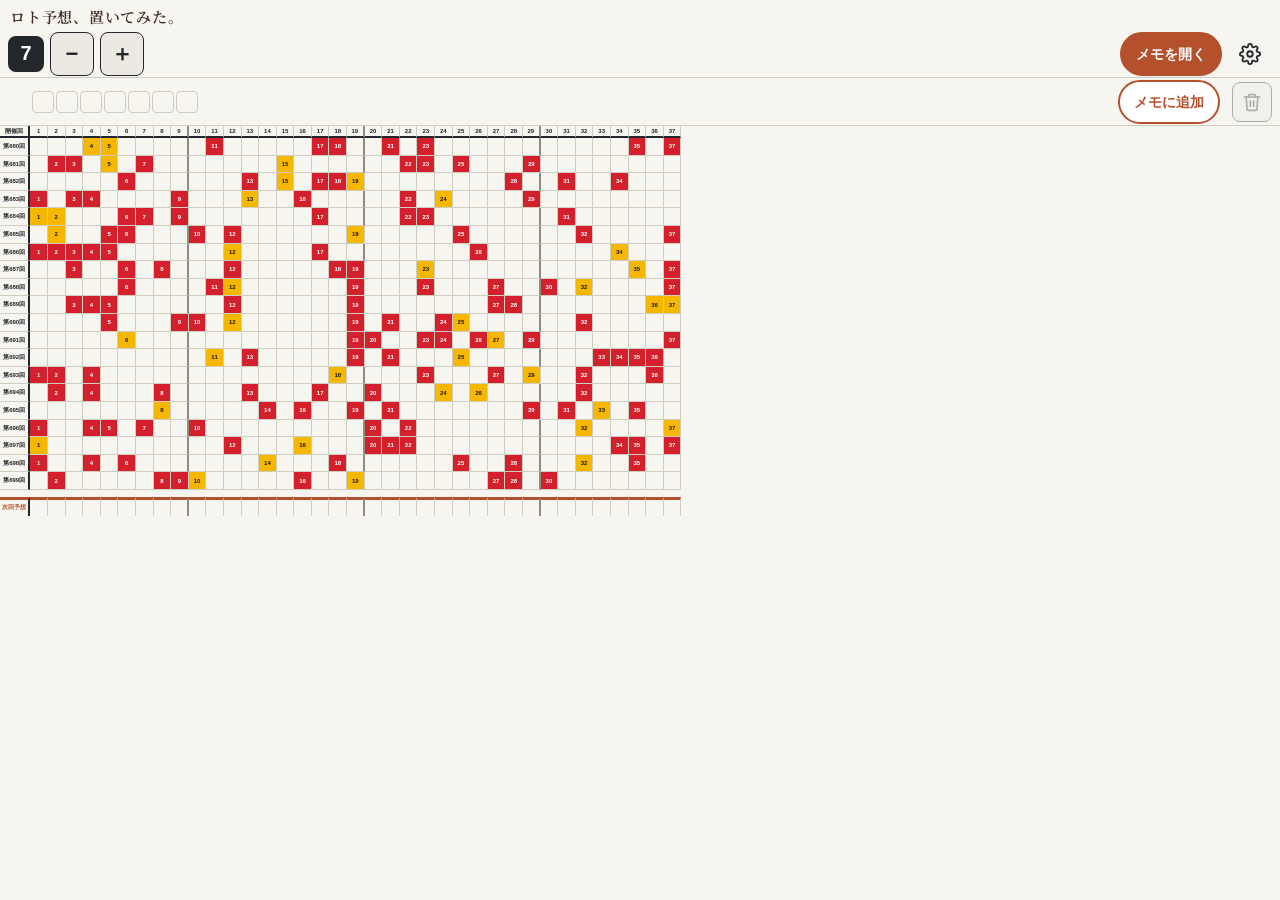
==== index.html @ f54e7565 "Add files via upload" ====
<!DOCTYPE html>
<html lang="ja">
<head>
<meta charset="UTF-8">
<meta name="viewport" content="width=device-width, initial-scale=1, maximum-scale=1, viewport-fit=cover">
<meta name="apple-mobile-web-app-capable" content="yes">
<meta name="format-detection" content="telephone=no">
<title>ロト予想、置いてみた。</title>
<link rel="icon" href="icon.PNG" type="image/png">
<link rel="apple-touch-icon" href="icon.PNG">
<link rel="preconnect" href="https://fonts.googleapis.com">
<link rel="preconnect" href="https://fonts.gstatic.com" crossorigin>
<link href="https://fonts.googleapis.com/css2?family=Noto+Serif+JP:wght@600&display=swap" rel="stylesheet">
<link rel="stylesheet" href="style.css">
</head>
<body>
<div id="app">
  <!-- タイトル行：正式名称を控えめに表示 -->
  <div id="app-title"><span>ロト予想、置いてみた。</span></div>
  <!-- A. 操作バー(上部固定):ロト7表示 / 縮小・拡大 / (右寄せ)メモを開く / 設定(歯車) -->
  <div id="status-bar">
    <span id="game-label" data-game="loto7" role="img" aria-label="ロト7">7</span>
    <button id="zoom-out" class="icon-btn" type="button" aria-label="縮小">−</button>
    <button id="zoom-in" class="icon-btn" type="button" aria-label="拡大">＋</button>
    <span class="bar-spacer"></span>
    <button id="memo-open" class="memo-btn" type="button" aria-expanded="false" aria-controls="memo-screen">メモを開く</button>
    <button id="settings-btn" class="icon-btn icon-bare" type="button" aria-label="設定" aria-expanded="false" aria-controls="settings-panel">
      <svg viewBox="0 0 24 24" width="22" height="22" fill="none" stroke="currentColor" stroke-width="2" stroke-linecap="round" stroke-linejoin="round" aria-hidden="true"><circle cx="12" cy="12" r="3"></circle><path d="M19.4 15a1.65 1.65 0 0 0 .33 1.82l.06.06a2 2 0 0 1 0 2.83 2 2 0 0 1-2.83 0l-.06-.06a1.65 1.65 0 0 0-1.82-.33 1.65 1.65 0 0 0-1 1.51V21a2 2 0 0 1-2 2 2 2 0 0 1-2-2v-.09A1.65 1.65 0 0 0 9 19.4a1.65 1.65 0 0 0-1.82.33l-.06.06a2 2 0 0 1-2.83 0 2 2 0 0 1 0-2.83l.06-.06a1.65 1.65 0 0 0 .33-1.82 1.65 1.65 0 0 0-1.51-1H3a2 2 0 0 1-2-2 2 2 0 0 1 2-2h.09A1.65 1.65 0 0 0 4.6 9a1.65 1.65 0 0 0-.33-1.82l-.06-.06a2 2 0 0 1 0-2.83 2 2 0 0 1 2.83 0l.06.06a1.65 1.65 0 0 0 1.82.33H9a1.65 1.65 0 0 0 1-1.51V3a2 2 0 0 1 2-2 2 2 0 0 1 2 2v.09a1.65 1.65 0 0 0 1 1.51 1.65 1.65 0 0 0 1.82-.33l.06-.06a2 2 0 0 1 2.83 0 2 2 0 0 1 0 2.83l-.06.06a1.65 1.65 0 0 0-.33 1.82V9a1.65 1.65 0 0 0 1.51 1H21a2 2 0 0 1 2 2 2 2 0 0 1-2 2h-.09a1.65 1.65 0 0 0-1.51 1z"></path></svg>
    </button>
    <input id="csv-input" class="file-hidden" type="file" accept=".csv,text/csv,text/comma-separated-values,.txt" aria-label="CSVファイルを選択">
  </div>
  <!-- 設定パネル(操作バーの下に重ねて表示。レイアウトには影響しない) -->
  <div id="settings-backdrop" hidden></div>
  <div id="settings-panel" role="dialog" aria-label="設定" hidden>
    <div class="cp-head">
      <span class="cp-title">設定</span>
      <button id="sp-close" type="button">閉じる</button>
    </div>
    <div class="sp-group" role="group" aria-labelledby="sp-rounds-label">
      <span id="sp-rounds-label" class="sp-label">表示回数</span>
      <div id="rounds-options" class="seg">
        <button type="button" data-n="5" aria-pressed="false">5回</button>
        <button type="button" data-n="10" aria-pressed="false">10回</button>
        <button type="button" data-n="20" aria-pressed="false">20回</button>
        <button type="button" data-n="30" aria-pressed="false">30回</button>
        <button type="button" data-n="50" aria-pressed="false">50回</button>
      </div>
    </div>
    <!-- 抽選データ:①現在使用中の抽選データ(読み込み情報欄は従来どおり app.js が表示) -->
    <section class="sp-block sp-block-current" aria-labelledby="sp-current-title">
      <h2 id="sp-current-title" class="sp-block-title">現在使用中の抽選データ</h2>
      <div id="data-info" class="sp-info" aria-label="現在の抽選データ"><div class="sp-info-row"><span class="sp-info-k">抽選データ</span><span class="sp-info-v">確認中…</span></div></div>
    </section>
    <hr class="sp-sep">
    <!-- ②抽選データの選択(ボタンの処理は既存のまま)/ ③内蔵データについて(最新回は default-data.json から取得) -->
    <div class="sp-group" role="group" aria-labelledby="sp-source-label">
      <span id="sp-source-label" class="sp-label">抽選データの選択</span>
      <div class="sp-choice">
        <button id="csv-btn" class="sp-item" type="button">CSV読み込み</button>
        <button id="builtin-btn" class="sp-item" type="button">内蔵データ読み込み</button>
      </div>
      <div class="sp-builtin-note" aria-label="内蔵データについて">
        <p id="builtin-latest" class="sp-builtin-latest" aria-live="polite">内蔵データの最新回を確認中…</p>
        <p class="sp-builtin-text"><span>内蔵データは随時更新しています。</span><span>最新回の反映まで時間がかかる場合があります。</span><span>更新を希望する場合は、ツール作成者にお知らせください。</span></p>
      </div>
    </div>
    <button id="color-btn" class="sp-item" type="button" aria-expanded="false" aria-controls="color-panel">色設定</button>
    <!-- 一時的な診断用リンク(テスト版のみ)。読み取り専用の storage-check.html を同じウィンドウで開く。診断が終わったらこの1行を削除する -->
    <a id="storage-check-link" class="sp-item" href="storage-check.html" style="display:flex; align-items:center; flex-shrink:0; box-sizing:border-box; text-decoration:none;">保存領域チェック（一時）</a>
  </div>
  <!-- 色設定パネル(操作バーの下に重ねて表示。レイアウトには影響しない) -->
  <div id="color-panel" role="dialog" aria-label="色設定" hidden>
    <div class="cp-head">
      <span class="cp-title">色設定</span>
      <button id="cp-close" type="button">閉じる</button>
    </div>
    <div class="cp-row" data-kind="main">
      <span class="cp-sample" aria-hidden="true">12</span>
      <span class="cp-name">本数字</span>
      <span class="cp-swatches"></span>
      <label class="cp-free">自由<input type="color" aria-label="本数字の色を自由に選ぶ"></label>
    </div>
    <div class="cp-row" data-kind="bonus">
      <span class="cp-sample" aria-hidden="true">12</span>
      <span class="cp-name">ボーナス</span>
      <span class="cp-swatches"></span>
      <label class="cp-free">自由<input type="color" aria-label="ボーナス数字の色を自由に選ぶ"></label>
    </div>
    <div class="cp-foot">
      <span id="cp-warn" hidden>※本数字とボーナスが同じ色です</span>
      <button id="cp-reset" type="button">初期設定に戻す</button>
    </div>
  </div>
  <!-- CSV読み込みの結果・エラー表示(重ねて表示。レイアウトには影響しない) -->
  <div id="csv-msg" role="status" hidden>
    <div class="cp-head">
      <span class="cp-title" id="csv-msg-title"></span>
      <button id="csv-msg-close" type="button">閉じる</button>
    </div>
    <div id="csv-msg-body"></div>
  </div>
  <!-- B. 選択数字エリア(操作バーの直下・固定):選択中の数字(固定7枠。左に1枠分の余白)/ メモに追加 / クリア -->
  <div id="selection-bar">
    <div id="picked" aria-label="選択した数字">
      <span class="chip-slot" data-slot="0"></span>
      <span class="chip-slot" data-slot="1"></span>
      <span class="chip-slot" data-slot="2"></span>
      <span class="chip-slot" data-slot="3"></span>
      <span class="chip-slot" data-slot="4"></span>
      <span class="chip-slot" data-slot="5"></span>
      <span class="chip-slot" data-slot="6"></span>
    </div>
    <span id="selection-msg" role="status" aria-live="polite"></span>
    <button id="memo-add" type="button" aria-label="選択中の7数字を予想メモに追加">メモに追加</button>
    <button id="clear-btn" type="button" aria-label="選択をすべて解除" disabled>
      <svg viewBox="0 0 24 24" width="20" height="20" fill="none" stroke="currentColor" stroke-width="2" stroke-linecap="round" stroke-linejoin="round" aria-hidden="true"><path d="M3 6h18"></path><path d="M8 6V4a1 1 0 0 1 1-1h6a1 1 0 0 1 1 1v2"></path><path d="M19 6l-1 14a2 2 0 0 1-2 2H8a2 2 0 0 1-2-2L5 6"></path><path d="M10 11v6"></path><path d="M14 11v6"></path></svg>
    </button>
  </div>
  <!-- C. 出目表・数字タップ欄(1つのスクロール領域。縦横とも #work がスクロールし、全行が同じ横位置を共有する) -->
  <main id="work" aria-label="出目表と数字選択">
    <div id="work-inner">
      <div id="head-row" class="row head"></div>
      <div id="table-rows"></div>
      <div id="pred-wrap"><div id="pred-row" class="row pred"></div></div>
    </div>
  </main>
  <!-- 予想メモ(下からせり上がるボトムシート。出目表のスクロール位置・縮尺・選択は保たれる) -->
  <section id="memo-screen" aria-label="予想メモ" hidden>
    <div id="memo-top">
      <span id="memo-grip" aria-hidden="true"></span>
      <div id="memo-top-row">
        <span class="cp-title">予想メモ</span>
        <button id="memo-close" type="button" aria-label="予想メモを閉じる">×</button>
      </div>
    </div>
    <div id="memo-head">
      <label id="memo-round-label">対象回<select id="memo-round" aria-label="表示する抽選回"></select></label>
      <span id="memo-target"></span>
      <button id="memo-del-all" type="button" disabled>この回を全部削除</button>
      <div id="memo-filter" role="group" aria-label="絞り込み">
        <button type="button" data-filter="all" aria-pressed="true">すべて<span class="mf-n"></span></button>
        <button type="button" data-filter="buy" aria-pressed="false">★ 買う<span class="mf-n"></span></button>
        <button type="button" data-filter="maybe" aria-pressed="false">？ 迷い中<span class="mf-n"></span></button>
      </div>
    </div>
    <div id="memo-warn" hidden>この端末では予想メモを保存できません。画面を閉じると消えます(プライベートブラウズ中の場合は解除してください)。</div>
    <div id="memo-list" role="list"></div>
  </section>
  <!-- 確認ダイアログ・短いお知らせ -->
  <div id="confirm" role="alertdialog" aria-modal="true" aria-labelledby="cf-title" hidden>
    <div class="cf-box">
      <div class="cf-title" id="cf-title"></div>
      <div class="cf-text" id="cf-text"></div>
      <div class="cf-btns">
        <button id="cf-cancel" type="button">キャンセル</button>
        <button id="cf-ok" type="button"></button>
      </div>
    </div>
  </div>
  <div id="toast" role="status" aria-live="polite" hidden></div>
</div>
<script src="app.js"></script>
</body>
</html>
---- style.css ----
/* 列幅の定義はここだけ。見出し・出目表・予想欄はすべてこの変数を使う */
:root {
  /* 縮尺:--z が倍率(1 = 100%)。JSが変更する。寸法はすべて --z を掛けた実寸で決める
     (transformではなくレイアウトを変えるので、スクロール範囲とタップ位置が実寸どおりになる) */
  --z: 1;

  /* 列幅の定義はここだけ。見出し・出目表・予想欄はすべてこの変数を使う */
  --round-w: calc(76px * var(--z));   /* 開催回の列 */
  --cell-w: calc(44px * var(--z));    /* 数字マスの列 */
  --cols: 37;
  --head-h: calc(30px * var(--z));
  --row-h: calc(44px * var(--z));
  /* 改善C: 数字マスの上下に広げるタップ領域(見た目は変えない)。縮尺が小さいほど効く(旧版比 40%で約1.5倍・50%で約1.4倍)。
     上は予想欄の上余白(7px)、下は予想欄の下余白に収める。上限6px。 */
  --tap-ext: min(calc(10px * var(--z)), 6px);
  --stat-h: 78px;                     /* タイトル行＋A 操作バー(上部固定) */
  --pick-h: 48px;                     /* B 選択数字エリア(縮尺の対象外・上部固定)。メモ系ボタン(--ctl-h)が収まるよう操作バーと同じ高さ */
  --ctl-h: 44px;                      /* 操作ボタンの高さ(−・＋・メモを開く・メモに追加で共通) */
  --chip: 22px;                       /* 選択数字の枠(固定7枠) */

  --fs-round: max(6px, calc(13px * var(--z)));
  --fs-date: max(6px, calc(11px * var(--z)));   /* 開催日(下段) */
  --fs-head: max(6px, calc(14px * var(--z)));
  --fs-head-round: max(6px, calc(12px * var(--z)));
  --fs-hit: max(6px, calc(14px * var(--z)));
  --fs-sel: max(7px, calc(18px * var(--z)));

  --paper: #f6f5f0;
  --paper-alt: #ebe9e1;
  --ink: #23262b;
  --line: #cfccc0;
  --main: #d3202c;    /* 本数字:赤(色設定で変更される) */
  --bonus: #f5b700;   /* ボーナス数字:黄色(色設定で変更される) */
  --main-ink: #ffffff;   /* 数字の文字色(背景色に合わせてJSが白/黒を選ぶ) */
  --bonus-ink: #1b1b1b;
  --sel: #d3202c;     /* 選択中は本数字と同じ色 */
  --sel-ink: #1b1b1b;
  --accent: #b5502d;
}

* { box-sizing: border-box; }

html, body {
  margin: 0;
  height: 100%;
  overflow: hidden;              /* ページ全体のスクロールを止める */
  overscroll-behavior: none;
  background: var(--paper);
  color: var(--ink);
  font-family: -apple-system, "Hiragino Sans", "Noto Sans JP", sans-serif;
  -webkit-text-size-adjust: 100%;
  -webkit-tap-highlight-color: transparent;
  -webkit-user-select: none;
  user-select: none;
}
body { position: fixed; inset: 0; width: 100%; }

#app {
  position: absolute;
  inset: 0;
  display: grid;
  grid-template-rows: 30px calc(var(--stat-h) - 30px) var(--pick-h) minmax(0, 1fr);   /* タイトル / A 操作バー / B 選択数字 / C 出目表+数字タップ欄 */
  /* 横向き時のノッチ・ホームバー対策 */
  padding: 0 env(safe-area-inset-right, 0px) env(safe-area-inset-bottom, 0px) env(safe-area-inset-left, 0px);
}

/* C. スクロール領域:見出し・出目表・数字タップ欄を1つの要素にまとめ、縦横ともここがスクロールする。
   全行が同じ scrollLeft を共有するので、列の位置は常に揃う(同期の処理は不要) */
#work {
  min-width: 0;
  min-height: 0;
  overflow: auto;
  touch-action: pan-x pan-y;   /* 1本指のスクロールだけブラウザに任せる。2本指ピンチ(ページ拡大・ダブルタップ拡大)はブラウザに処理させず、app.js のピンチ処理が受け取る */
  overscroll-behavior: contain;
  -webkit-overflow-scrolling: touch;
  scrollbar-width: none;
  background: var(--paper);
}
#work::-webkit-scrollbar { display: none; }
#work-inner { width: max-content; min-width: 100%; }
/* 数字見出しは縦スクロール中も上端に固定する */
#head-row { position: sticky; top: 0; z-index: 4; background: var(--paper); }


/* 行・マス共通 */
.row {
  display: grid;
  grid-template-columns: var(--round-w) repeat(var(--cols), var(--cell-w));
  width: calc(var(--round-w) + var(--cols) * var(--cell-w));
}
.cell, .round {
  display: flex;
  align-items: center;
  justify-content: center;
  min-width: 0;
  overflow: hidden;
  white-space: nowrap;
  border-right: 1px solid var(--line);
  border-bottom: 1px solid var(--line);
}
.cell.k5 { background: transparent; border-right: 2px solid #8f8b80; } /* 9/19/29の右境界＝10/20/30の区切り */

.round {
  position: sticky;
  left: 0;
  z-index: 2;
  background: var(--paper);
  font-size: var(--fs-round);
  font-weight: 600;
  font-variant-numeric: tabular-nums;
  border-right: 2px solid var(--ink);
}

/* 改善D: 出目表の開催回欄を縦2段に(上=開催回、下=開催日)。行の高さ(--row-h)は変えない */
.round.two { flex-direction: column; line-height: 1.1; }
.round.two .rd-no { font-size: var(--fs-round); font-weight: 700; }
.round.two .rd-date { font-size: var(--fs-date); font-weight: 500; letter-spacing: -0.02em; }

/* A. 見出し */
.row.head { height: var(--head-h); }
.head .round, .head .cell { font-size: var(--fs-head); font-weight: 700; font-variant-numeric: tabular-nums; border-bottom: 2px solid var(--ink); }
.head .round { font-size: var(--fs-head-round); }

/* B. 出目表 */
.row.data { height: var(--row-h); }
.cell.hit { color: #fff; font-size: var(--fs-hit); font-weight: 700; font-variant-numeric: tabular-nums; }
.cell.main { background: var(--main); color: var(--main-ink); }     /* 本数字 */
.cell.bonus { background: var(--bonus); color: var(--bonus-ink); }   /* ボーナス数字 */

/* C. 予想欄 */
.row.pred { height: calc(48px * var(--z)); }
#pred-wrap { padding-top: 7px; padding-bottom: 7px; }   /* 数字タップ欄は出目表の直下。下の安全領域は #app の余白が確保する */
.pred .round, .pred .cell { border-top: 3px solid var(--accent); border-bottom: 0; background: var(--paper); }
.pred .cell.k5 { background: transparent; border-right: 2px solid #8f8b80; }
.pred .round { color: var(--accent); }

/* ---- 第2段階:数字選択 ---- */
.pred .cell[data-n] { cursor: pointer; touch-action: manipulation; }
/* 改善C: 上下方向だけタップ領域を広げる(見えない領域)。左右はマスの幅ちょうどで、隣のマスとは重ならない。
   top: 上端の枠3px + 拡張分 / right: 右の罫線(通常1px、10区切り2px)まで */
.pred .cell[data-n] { position: relative; overflow: visible; }
.pred .cell[data-n]::before {
  content: '';
  position: absolute;
  top: calc(-3px - var(--tap-ext));
  bottom: calc(-1 * var(--tap-ext));
  left: 0;
  right: -1px;
}
.pred .cell.k5[data-n]::before { right: -2px; }
.pred .cell.sel {
  background: var(--main);
  color: var(--main-ink);
  font-size: var(--fs-sel);
  font-weight: 800;
  font-variant-numeric: tabular-nums;
  box-shadow: inset 0 0 0 max(1px, calc(2px * var(--z))) var(--sel-ink);   /* 色だけに頼らず、枠でも区別 */
}

/* ---- アプリタイトル: シンプル・おしゃれ系。寸法・文字サイズ・行の高さは従来どおり ---- */
#app-title {
  display: flex;
  align-items: center;
  min-width: 0;
  padding: 3px 10px 0;
  background: var(--paper);
  color: #3f2922;
  font-size: 15px;
  font-weight: 600;
  letter-spacing: .05em;
  line-height: 1;
  white-space: nowrap;
  overflow: hidden;
}
#app-title > span {
  position: relative;
  display: inline-block;
  font-family: 'Noto Serif JP', serif;
}

/* ---- A. 操作バー(アイコンのみ) ---- */
#status-bar {
  display: flex;
  align-items: center;
  gap: 6px;
  min-width: 0;
  padding: 2px 8px;
  overflow: hidden;
  background: var(--paper);
  border-bottom: 1px solid var(--line);
  position: relative;
  white-space: nowrap;
}
.bar-spacer { flex: 1 1 auto; }
#game-label {   /* ロト7の表示のみ(切り替え機能は当面なし) */
  flex: none; width: 36px; height: 36px; display: flex; align-items: center; justify-content: center;
  font-size: 20px; font-weight: 800; color: #fff; background: var(--ink); border-radius: 8px;
}
.icon-btn {
  position: relative; flex: none; width: 44px; height: var(--ctl-h); padding: 0;
  display: flex; align-items: center; justify-content: center;
  font: inherit; font-size: 22px; font-weight: 700; line-height: 1;
  color: var(--ink); background: var(--paper-alt); border: 1px solid var(--ink); border-radius: 8px;
  touch-action: manipulation;
}
.icon-btn:active:not(:disabled) { background: var(--line); }
.icon-btn:disabled { opacity: .35; }
.icon-btn[aria-expanded="true"] { background: var(--ink); color: #fff; }
/* 歯車:外枠・背景をなくしてアイコンだけに見せる。大きさ(44×44)はそのままなので、タップできる範囲は従来と同じ */
.icon-bare { background: transparent; border: 0; }
.icon-bare:active:not(:disabled), .icon-bare[aria-expanded="true"] { background: var(--line); color: var(--ink); }
/* 「メモを開く」:文字ラベル付きの丸いボタン(−・＋などの四角いアイコンボタンと見た目を分ける) */
.memo-btn, #memo-add {
  flex: none; min-width: 96px; height: var(--ctl-h); padding: 0 14px;
  font: inherit; font-size: 14px; font-weight: 800; line-height: 1; white-space: nowrap;
  color: #fff; background: var(--accent); border: 2px solid var(--accent); border-radius: calc(var(--ctl-h) / 2);
  touch-action: manipulation;
}
.memo-btn:active, #memo-add:active { filter: brightness(.9); }
#memo-open[aria-expanded="true"] { background: #8a3a1e; border-color: #8a3a1e; }   /* 予想メモを開いている間 */

/* ---- B 選択数字エリア(固定7枠・メモに追加・クリア) ---- */
#selection-bar {
  position: relative;
  display: flex;
  align-items: center;
  gap: 5px;
  min-width: 0;
  padding: 2px 8px;
  overflow: hidden;
  background: var(--paper);
  border-bottom: 1px solid var(--line);
  white-space: nowrap;
}
#picked { flex: 0 0 auto; display: flex; align-items: center; gap: 2px; margin-left: calc(var(--chip) + 2px); }   /* 並びを1枠分(枠+すき間)右へ */
.chip-slot {
  flex: 0 0 var(--chip);
  width: var(--chip);
  height: var(--chip);
  display: flex;
  align-items: center;
  justify-content: center;
  border: 1px solid var(--line);
  border-radius: 4px;
  background: transparent;
  color: var(--main-ink);
  font-size: 12px;
  font-weight: 800;
  font-variant-numeric: tabular-nums;
}
.chip-slot.filled { background: var(--main); border-color: var(--main); color: var(--main-ink); }
#selection-msg { display: none; }
/* 呼び出し元の予想の表示:選択数字の真下に重ねる(選択数字やボタンの位置・高さには影響しない) */
#selection-msg:not(:empty) {
  display: block; position: absolute; left: calc(8px + var(--chip) + 2px); bottom: 1px; max-width: calc(7 * var(--chip) + 6 * 2px);
  font-size: 9px; line-height: 1.15; font-weight: 700; color: var(--accent); overflow: hidden; text-overflow: ellipsis;
}
#memo-add { margin-left: auto; }
#memo-add.short { color: var(--accent); background: #fff; }   /* 7個に満たないとき:ふち取りの見た目(押すと不足を表示) */
#clear-btn {
  flex: none; margin-left: 7px; width: 40px; height: 40px; padding: 0; display: flex; align-items: center; justify-content: center;
  color: var(--ink); background: var(--paper-alt); border: 1px solid var(--ink); border-radius: 8px; touch-action: manipulation;
}
#clear-btn:active:not(:disabled) { background: var(--line); }
#clear-btn:disabled { opacity: .35; }


/* ---- 色設定パネル(重ねて表示) ---- */
#color-panel, #csv-msg {
  position: absolute;
  z-index: 30;
  top: var(--stat-h);
  right: calc(env(safe-area-inset-right, 0px) + 6px);
  width: min(400px, calc(100% - env(safe-area-inset-left, 0px) - env(safe-area-inset-right, 0px) - 12px));
  max-height: calc(100% - var(--stat-h) - env(safe-area-inset-bottom, 0px) - 8px);
  overflow-y: auto;
  overscroll-behavior: contain;
  padding: 8px 10px 10px;
  background: var(--paper);
  border: 1px solid var(--ink);
  border-radius: 10px;
  box-shadow: 0 6px 20px rgba(0, 0, 0, .28);
  font-size: 13px;
  touch-action: manipulation;
}
#color-panel[hidden], #csv-msg[hidden] { display: none; }
.cp-head { display: flex; align-items: center; justify-content: space-between; margin-bottom: 6px; }
.cp-title { font-weight: 800; font-size: 14px; }
.cp-row { display: flex; align-items: center; gap: 8px; padding: 4px 0; border-top: 1px solid var(--line); }
.cp-sample {
  flex: none; width: 30px; height: 28px; display: flex; align-items: center; justify-content: center;
  border-radius: 4px; font-weight: 700; font-size: 14px; font-variant-numeric: tabular-nums;
  background: var(--main); color: var(--main-ink);
}
.cp-row[data-kind="bonus"] .cp-sample { background: var(--bonus); color: var(--bonus-ink); }
.cp-name { flex: none; width: 4.6em; font-weight: 700; }
.cp-swatches { flex: 1 1 auto; min-width: 0; display: flex; flex-wrap: wrap; gap: 6px; }
.cp-swatch {
  width: 30px; height: 30px; padding: 0; border-radius: 50%;
  border: 2px solid var(--paper); box-shadow: 0 0 0 1px var(--ink);
  touch-action: manipulation;
}
.cp-swatch.on { box-shadow: 0 0 0 2px var(--ink), inset 0 0 0 2px #fff; }
.cp-free { flex: none; display: flex; align-items: center; gap: 4px; font-weight: 700; }
.cp-free input[type="color"] { width: 38px; height: 30px; padding: 0; border: 1px solid var(--ink); border-radius: 6px; background: none; }
.cp-foot { display: flex; align-items: center; justify-content: space-between; gap: 8px; margin-top: 6px; }
#cp-warn { color: var(--main); font-weight: 700; font-size: 12px; }
#cp-warn[hidden] { display: none; }
#cp-close, #cp-reset, #csv-msg-close {
  height: 30px; padding: 0 12px; font: inherit; font-weight: 700; color: var(--ink);
  background: var(--paper-alt); border: 1px solid var(--ink); border-radius: 6px; touch-action: manipulation;
}
#cp-reset { margin-left: auto; }
#cp-close:active, #cp-reset:active, #csv-msg-close:active { background: var(--line); }

/* ---- CSV読み込み ---- */
.file-hidden { position: absolute; width: 1px; height: 1px; opacity: 0; pointer-events: none; }
#csv-msg-body { font-size: 13px; line-height: 1.5; white-space: normal; user-select: text; -webkit-user-select: text; }
#csv-msg-body ul { margin: 4px 0 0; padding-left: 1.2em; }
#csv-msg.err { border-color: var(--main); border-width: 2px; }
#csv-msg.err .cp-title { color: var(--main); }


/* v3.7: shake only the seven selected slots when an eighth number is rejected */
#picked.limit-shake .chip-slot {
  animation: picked-limit-shake .28s ease-in-out;
}
@keyframes picked-limit-shake {
  0%, 100% { transform: translateX(0); }
  20% { transform: translateX(-3px); }
  40% { transform: translateX(3px); }
  60% { transform: translateX(-2px); }
  80% { transform: translateX(2px); }
}
@media (prefers-reduced-motion: reduce) {
  #picked.limit-shake .chip-slot { animation: none; }
}

/* ================= v4.0 予想メモ ================= */

/* ---- 予想メモ(ボトムシート):画面の下半分が目安。A・Bは隠さず、背景の暗幕もなし ---- */
#memo-screen {
  position: absolute; z-index: 40;
  left: env(safe-area-inset-left, 0px); right: env(safe-area-inset-right, 0px); bottom: 0;
  /* 高さは2段階。1=通常(従来と同じ) / 2=最大(従来の第3段階と同じ。上部の操作バーは隠さない)。data-level で切り替える */
  --mh1: min(max(50%, 200px), calc(100% - var(--stat-h) - var(--pick-h) - 44px));   /* 横向きでも出目表が2〜3行は見えるよう、最小は200px */
  --mh2: calc(100% - var(--stat-h) - var(--pick-h));
  height: var(--mh1);
  display: flex; flex-direction: column;
  padding-bottom: env(safe-area-inset-bottom, 0px);
  background: var(--paper);
  border: 1px solid var(--ink); border-bottom: 0; border-radius: 14px 14px 0 0;
  box-shadow: 0 -6px 20px rgba(0, 0, 0, .25);
  transform: translateY(100%);
  transition: transform .22s ease-out, height .2s ease-out;
}
#memo-screen[data-level="2"] { height: var(--mh2); }
#memo-screen.open { transform: translateY(0); }
#memo-screen.dragging { transition: none; }
#memo-screen[hidden] { display: none; }
@media (prefers-reduced-motion: reduce) { #memo-screen { transition: none; } }
/* 閉じる操作(下スワイプ)はこの上部だけ。一覧のスクロールとは別の領域にして干渉を避ける */
#memo-top { flex: none; padding: 6px 8px 0 12px; touch-action: none; cursor: grab; }
#memo-grip { display: block; width: 40px; height: 5px; margin: 0 auto 2px; border-radius: 3px; background: #b5b1a3; }
#memo-top-row { display: flex; align-items: center; justify-content: space-between; }
#memo-close {
  width: 44px; height: 40px; padding: 0; font: inherit; font-size: 26px; line-height: 1; font-weight: 700;
  color: var(--ink); background: var(--paper-alt); border: 1px solid var(--ink); border-radius: 8px; touch-action: manipulation;
}
#memo-close:active { background: var(--line); }

#memo-head { flex: none; display: flex; flex-wrap: wrap; align-items: center; gap: 6px 8px; padding: 6px 8px; border-bottom: 1px solid var(--line); font-size: 13px; }
#memo-round-label { display: flex; align-items: center; gap: 4px; font-weight: 700; }
#memo-round { height: 32px; font: inherit; font-size: 14px; font-weight: 700; color: var(--ink); background: var(--paper-alt); border: 1px solid var(--ink); border-radius: 6px; padding: 0 4px; max-width: 12em; }
#memo-target { font-weight: 800; color: var(--accent); }
#memo-filter { display: flex; gap: 6px; margin-left: auto; }
#memo-filter button {
  height: 32px; padding: 0 10px; font: inherit; font-size: 13px; font-weight: 700; color: var(--ink);
  background: var(--paper-alt); border: 1px solid var(--ink); border-radius: 16px; touch-action: manipulation;
}
#memo-filter button[aria-pressed="true"] { background: var(--ink); color: #fff; }
.mf-n { margin-left: 4px; font-weight: 600; opacity: .85; }
#memo-warn { flex: none; padding: 6px 10px; font-size: 12px; font-weight: 700; color: #fff; background: var(--accent); }
#memo-warn[hidden] { display: none; }
#memo-list { flex: 1 1 auto; min-height: 0; overflow-y: auto; overscroll-behavior: contain; -webkit-overflow-scrolling: touch; padding: 6px 0 10px; }
.memo-empty { padding: 24px 16px; text-align: center; font-size: 14px; line-height: 1.6; color: #5b5f66; }

.memo-card {
  display: flex; flex-wrap: wrap; align-items: center; gap: 4px 8px;
  margin: 0 8px 6px; padding: 5px 8px;
  background: #fff; border: 1px solid var(--line); border-left: 5px solid var(--line); border-radius: 8px;
}
.memo-card.buy { border-left-color: #e0a800; background: #fffaea; }
.memo-card.maybe { border-left-color: #3b6fb6; background: #f0f5fc; }
.memo-card.flash { animation: memo-flash 1.4s ease-out; }
@keyframes memo-flash { 0%, 40% { box-shadow: 0 0 0 3px var(--accent); } 100% { box-shadow: 0 0 0 0 transparent; } }
.mc-id { flex: none; min-width: 3.9em; display: flex; flex-direction: column; line-height: 1.2; }
.mc-label { font-size: 14px; font-weight: 800; font-variant-numeric: tabular-nums; }
.mc-from { padding: 0; margin: 0; border: 0; background: none; font: inherit; font-size: 10px; font-weight: 700; color: var(--accent); text-align: left; text-decoration: underline; touch-action: manipulation; }
.mc-nums { flex: 1 1 auto; min-width: 0; display: flex; flex-wrap: nowrap; gap: 3px; }
.mc-num {
  flex: 0 0 auto; width: 28px; height: 28px; display: flex; align-items: center; justify-content: center;
  border-radius: 4px; background: var(--main); color: var(--main-ink);
  font-size: 14px; font-weight: 800; font-variant-numeric: tabular-nums;
}
.mc-actions { margin-left: auto; display: flex; align-items: center; gap: 6px; }
.mc-actions button {
  height: 32px; padding: 0 9px; font: inherit; font-size: 13px; font-weight: 700; color: var(--ink);
  background: var(--paper-alt); border: 1px solid var(--ink); border-radius: 6px; touch-action: manipulation;
}
.mc-actions .mc-mark { min-width: 36px; padding: 0; font-size: 17px; line-height: 1; }
.mc-actions .mc-mark[aria-pressed="true"][data-mark="buy"] { background: #e0a800; border-color: #8a6700; }
.mc-actions .mc-mark[aria-pressed="true"][data-mark="maybe"] { background: #3b6fb6; border-color: #24467a; color: #fff; }
.mc-actions .mc-del { color: #a11a1a; border-color: #a11a1a; }
.mc-actions button:active { filter: brightness(.9); }

/* 確認ダイアログ・お知らせ・結果メッセージ */
#confirm { position: absolute; inset: 0; z-index: 80; display: flex; align-items: center; justify-content: center; padding: 12px; background: rgba(0, 0, 0, .45); }
#confirm[hidden] { display: none; }
.cf-box { width: min(420px, 100%); padding: 12px 14px; background: var(--paper); border: 1px solid var(--ink); border-radius: 10px; box-shadow: 0 8px 24px rgba(0, 0, 0, .35); }
.cf-title { font-size: 15px; font-weight: 800; margin-bottom: 4px; }
.cf-text { font-size: 13px; line-height: 1.5; margin-bottom: 10px; word-break: break-all; }
.cf-btns { display: flex; justify-content: flex-end; gap: 10px; }
.cf-btns button { height: 36px; padding: 0 14px; font: inherit; font-size: 14px; font-weight: 800; color: var(--ink); background: var(--paper-alt); border: 1px solid var(--ink); border-radius: 8px; touch-action: manipulation; }
.cf-btns button.danger { color: #fff; background: #a11a1a; border-color: #a11a1a; }
.cf-btns button.primary { color: #fff; background: var(--ink); }
#toast {
  position: absolute; z-index: 90; left: 50%; transform: translateX(-50%);
  top: calc(var(--stat-h) + var(--pick-h) + 8px);   /* 選択数字エリアの下(ボトムシートとは重ならない) */
  max-width: calc(100% - 24px); padding: 8px 14px; border-radius: 8px;
  background: rgba(35, 38, 43, .95); color: #fff; font-size: 13px; font-weight: 700; line-height: 1.4; text-align: center; pointer-events: none;
}
#toast.warn { background: #a11a1a; }
#toast[hidden] { display: none; }
#csv-msg { z-index: 70; }   /* 予想メモ(z=40)や設定パネルより前に出す */

/* ---- 設定パネル(操作バーの下に重ねる。表示回数 → CSV読み込み・更新 → 色設定) ---- */
#settings-backdrop { position: absolute; inset: 0; z-index: 34; }
#settings-backdrop[hidden] { display: none; }
#settings-panel {
  position: absolute; z-index: 35;
  top: var(--stat-h);
  right: calc(env(safe-area-inset-right, 0px) + 6px);
  width: min(400px, calc(100% - env(safe-area-inset-left, 0px) - env(safe-area-inset-right, 0px) - 12px));
  max-height: calc(100% - var(--stat-h) - env(safe-area-inset-bottom, 0px) - 8px);
  overflow-y: auto; overscroll-behavior: contain;
  display: flex; flex-direction: column; gap: 8px;
  padding: 8px 10px 10px;
  background: var(--paper); border: 1px solid var(--ink); border-radius: 10px;
  box-shadow: 0 6px 20px rgba(0, 0, 0, .28);
  touch-action: manipulation;
}
#settings-panel[hidden] { display: none; }
#settings-panel .cp-head { margin-bottom: 0; }
#settings-panel > * { flex-shrink: 0; }   /* 中身がパネルより長いとき(横向きなど)、ボタンを縮めずにスクロールさせる */
#sp-close {
  height: 30px; padding: 0 12px; font: inherit; font-weight: 700; color: var(--ink);
  background: var(--paper-alt); border: 1px solid var(--ink); border-radius: 6px; touch-action: manipulation;
}
#sp-close:active { background: var(--line); }
.sp-group { display: flex; flex-direction: column; gap: 4px; }
.sp-label { font-size: 13px; font-weight: 800; }
.seg { display: flex; gap: 6px; }
.seg button {
  flex: 1 1 0; min-width: 0; height: 44px; padding: 0;
  font: inherit; font-size: 15px; font-weight: 700; color: var(--ink);
  background: var(--paper-alt); border: 1px solid var(--ink); border-radius: 8px; touch-action: manipulation;
}
.seg button:active { background: var(--line); }
.seg button[aria-pressed="true"] { background: var(--ink); color: #fff; }
.sp-item {
  height: 44px; padding: 0 14px; text-align: left;
  font: inherit; font-size: 15px; font-weight: 700; color: var(--ink);
  background: var(--paper-alt); border: 1px solid var(--ink); border-radius: 8px; touch-action: manipulation;
}
.sp-item:active { background: var(--line); }
.sp-item[aria-expanded="true"] { background: var(--ink); color: #fff; }

/* 設定パネル: 抽選データ(現在使用中の抽選データ / 抽選データの選択 / 内蔵データについて) */
.sp-info { display: flex; flex-direction: column; gap: 2px; padding: 8px 10px; font-size: 12px; line-height: 1.4; background: var(--paper-alt); border: 1px dashed var(--line); border-radius: 8px; }
/* 既存の紙色・線色だけで整理する。①は控えめな背景の枠、②③は区切り線の下 */
.sp-block { display: flex; flex-direction: column; gap: 4px; padding: 8px 10px 10px; border: 1px solid var(--line); border-radius: 8px; color: var(--ink); }
.sp-block-current { background: var(--paper-alt); }
.sp-block-current .sp-info { margin-top: 2px; background: var(--paper); }   /* 枠の背景と区別するため、情報欄は明るい紙色 */
.sp-block-title { margin: 0 0 2px; padding-left: 7px; border-left: 3px solid var(--ink); font-size: 13px; font-weight: 800; line-height: 1.3; }
.sp-sep { width: 100%; margin: 2px 0; border: 0; border-top: 1px solid var(--line); }
.sp-choice { display: grid; grid-template-columns: 1fr 1fr; gap: 8px; }   /* CSV読み込み | 内蔵データ読み込み */
.sp-choice .sp-item { min-width: 0; padding: 0 8px; text-align: center; white-space: nowrap; }
@media (max-width: 359px) { .sp-choice { grid-template-columns: 1fr; } }   /* ごく狭い画面では縦に並べる(文字の途中改行を防ぐ) */
.sp-builtin-note { padding: 0 2px; color: var(--ink); }
.sp-builtin-text { margin: 2px 0 0; font-size: 11px; line-height: 1.5; opacity: .75; }   /* 穏やかな補足として控えめに */
.sp-builtin-text span { display: inline-block; }   /* 文の切れ目で改行する(1文が1行に収まらない狭い画面では文の中でも折り返す) */
.sp-info-row { display: flex; gap: 8px; }
.sp-info-k { flex: 0 0 6.5em; white-space: nowrap; font-weight: 800; }   /* 項目名は1行(最長6文字)。長い値は値側で折り返す */
.sp-info-v { flex: 1 1 auto; min-width: 0; overflow-wrap: anywhere; }
.sp-builtin-latest { margin: 0; font-size: 12px; font-weight: 700; line-height: 1.4; color: var(--ink); }   /* 内蔵データファイルの最新回(現在の抽選データとは別) */

/* 予想メモ: 開いている回をまとめて削除 */
#memo-del-all { height: 32px; padding: 0 10px; font: inherit; font-size: 12px; font-weight: 700; color: #a11a1a; background: var(--paper-alt); border: 1px solid #a11a1a; border-radius: 16px; touch-action: manipulation; }
#memo-del-all:disabled { opacity: .4; }

/* ================= v4.4 スマホ横向き:操作エリアを1段にする =================
   横向き(高さ500px以下)かつ幅656px以上のときだけ適用。縦向き・iPad・幅の狭い横向きは従来の2段のまま。
   HTMLは変更しない。#status-bar と #selection-bar を display:contents にして、中の部品を #app のグリッドへ直接並べる。
   並び順: 縮尺(7・−・＋) | 選択数字 | メモを開く・メモに追加・削除・設定。区切りは #picked の擬似要素(薄いグレーの縦線2本)。 */
@media (orientation: landscape) and (max-height: 500px) and (min-width: 656px) {
  :root { --pick-h: 0px; }   /* 選択数字バーの行がなくなる(パネル・トースト・メモシートの位置はこの変数から追従) */
  #app {
    grid-template-columns: 36px 44px 44px minmax(0, 1fr) auto minmax(0, 1fr) auto auto 40px 44px;
    grid-template-rows: 30px 48px minmax(0, 1fr);   /* タイトル(従来どおり残す) / 操作行 / 出目表 */
    column-gap: 6px;
    padding-left: calc(env(safe-area-inset-left, 0px) + 8px);
    padding-right: calc(env(safe-area-inset-right, 0px) + 8px);
  }
  #app-title { grid-column: 1 / -1; grid-row: 1; }
  #status-bar, #selection-bar { display: contents; }
  .bar-spacer { display: none; }
  #game-label { grid-area: 2 / 1; align-self: center; }
  #zoom-out { grid-area: 2 / 2; align-self: center; }
  #zoom-in { grid-area: 2 / 3; align-self: center; }
  #picked { grid-area: 2 / 5; align-self: center; margin-left: 0; position: relative; }
  #picked::before, #picked::after { content: ''; position: absolute; top: 50%; height: 28px; margin-top: -14px; width: 1px; background: var(--line); }
  #picked::before { left: -6px; }
  #picked::after { right: -6px; }
  /* 呼び出し元の表示:選択数字と同じセル(4値指定でセル全体)を基準に、チップの真下へ(縦向きと同じ位置関係) */
  #selection-msg { grid-area: 2 / 5 / 3 / 6; }
  #selection-msg:not(:empty) { left: 0; bottom: 1px; max-width: 100%; }
  #memo-open { grid-area: 2 / 7; align-self: center; }
  #memo-add { grid-area: 2 / 8; align-self: center; margin-left: 0; }
  #clear-btn { grid-area: 2 / 9; align-self: center; margin-left: 0; }
  #settings-btn { grid-area: 2 / 10; align-self: center; }
  #work { grid-column: 1 / -1; grid-row: 3; border-top: 1px solid var(--line); }
}
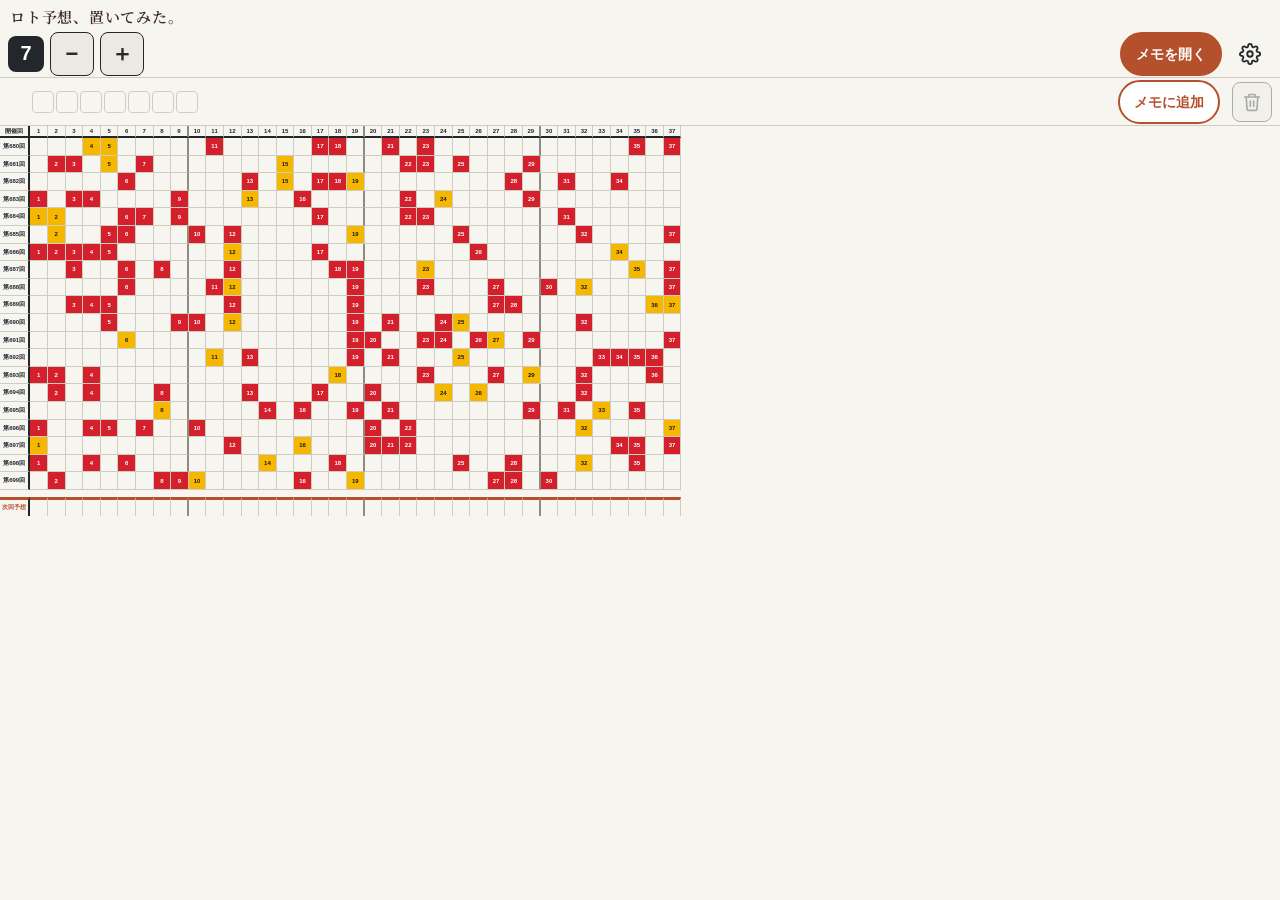
==== commit 29c04583: "Add files via upload" ====
--- a/index.html
+++ b/index.html
@@ -65,8 +65,12 @@
       </div>
     </div>
     <button id="color-btn" class="sp-item" type="button" aria-expanded="false" aria-controls="color-panel">色設定</button>
-    <!-- 一時的な診断用リンク(テスト版のみ)。読み取り専用の storage-check.html を同じウィンドウで開く。診断が終わったらこの1行を削除する -->
-    <a id="storage-check-link" class="sp-item" href="storage-check.html" style="display:flex; align-items:center; flex-shrink:0; box-sizing:border-box; text-decoration:none;">保存領域チェック（一時）</a>
+    <!-- 管理用リンク(テスト環境だけに表示)。environment.json が "test" のときだけ起動処理が表示する。初期状態は非表示 -->
+    <div id="admin-links" style="display:none; flex-direction:column; gap:8px;">
+      <a id="captain-tool-link" class="sp-item" href="captain-data-tool.html" style="display:flex; align-items:center; flex-shrink:0; box-sizing:border-box; text-decoration:none;">内蔵データ作成ツール</a>
+      <!-- 一時的な診断用リンク。読み取り専用の storage-check.html を同じウィンドウで開く。診断が終わったらこの1行を削除する -->
+      <a id="storage-check-link" class="sp-item" href="storage-check.html" style="display:flex; align-items:center; flex-shrink:0; box-sizing:border-box; text-decoration:none;">保存領域チェック（一時）</a>
+    </div>
   </div>
   <!-- 色設定パネル(操作バーの下に重ねて表示。レイアウトには影響しない) -->
   <div id="color-panel" role="dialog" aria-label="色設定" hidden>
@@ -159,6 +163,72 @@
   </div>
   <div id="toast" role="status" aria-live="polite" hidden></div>
 </div>
-<script src="app.js"></script>
+<!-- 起動処理:environment.json で環境(test / production)を判定してから app.js を読み込む。
+     判定できないときはエラーを表示し、app.js を読み込まない(=アプリの初期化を始めない)。
+     環境情報はメモリ上(window.LOTO7_ENV)だけに持ち、localStorage・IndexedDB には保存しない。 -->
+<script>
+(function () {
+  'use strict';
+  var ENV_FILE = 'environment.json';
+  var ENV_TIMEOUT_MS = 10000;
+  var VALID_ENVS = ['test', 'production'];
+
+  function showError(message) {
+    var box = document.createElement('div');
+    box.id = 'env-error';
+    box.setAttribute('role', 'alert');
+    box.style.cssText = 'position:fixed; inset:0; z-index:10000; display:flex; align-items:center; justify-content:center; padding:24px; box-sizing:border-box; background:var(--paper, #f6f5f0); color:var(--ink, #23262b);';
+    var card = document.createElement('div');
+    card.style.cssText = 'max-width:420px; width:100%; padding:16px 18px; border:1px solid var(--ink, #23262b); border-radius:10px; background:var(--paper-alt, #ecebe4); line-height:1.6;';
+    var title = document.createElement('div');
+    title.style.cssText = 'margin-bottom:6px; font-size:16px; font-weight:800;';
+    title.textContent = 'ツールを起動できませんでした';
+    var text = document.createElement('div');
+    text.style.cssText = 'font-size:14px; overflow-wrap:anywhere;';
+    text.textContent = message;   // textContent なので値に記号が含まれていても安全に表示される
+    card.appendChild(title); card.appendChild(text); box.appendChild(card);
+    document.body.appendChild(box);
+  }
+  function Fail(message) { this.message = message; }
+
+  var ctl = (typeof AbortController !== 'undefined') ? new AbortController() : null;
+  var timer = setTimeout(function () { if (ctl) ctl.abort(); }, ENV_TIMEOUT_MS);
+  var req;
+  try { req = fetch(ENV_FILE, { cache: 'no-store', signal: ctl ? ctl.signal : undefined }); }
+  catch (e0) { clearTimeout(timer); showError('環境設定ファイル(environment.json)を読み込めませんでした。'); return; }
+
+  req.then(function (res) {
+    if (res.status === 404) throw new Fail('環境設定ファイル(environment.json)が見つかりません。');
+    if (!res.ok) throw new Fail('環境設定ファイル(environment.json)を読み込めませんでした。(HTTP ' + res.status + ')');
+    return res.text();
+  }, function () {
+    throw new Fail('環境設定ファイル(environment.json)を読み込めませんでした。');
+  }).then(function (text) {
+    clearTimeout(timer);
+    var data;
+    try { data = JSON.parse(text); } catch (e1) { throw new Fail('環境設定ファイル(environment.json)の形式が正しくありません。JSONとして読み取れませんでした。'); }
+    if (!data || typeof data !== 'object' || Array.isArray(data)) throw new Fail('環境設定ファイル(environment.json)の形式が正しくありません。');
+    if (!Object.prototype.hasOwnProperty.call(data, 'environment')) throw new Fail('環境設定ファイル(environment.json)に "environment" の設定がありません。');
+    var env = data.environment;
+    if (typeof env !== 'string' || VALID_ENVS.indexOf(env) < 0) {
+      var shown = JSON.stringify(env); if (shown === undefined) shown = String(env);
+      if (shown.length > 40) shown = shown.slice(0, 40) + '…';
+      throw new Fail('"environment" の値 ' + shown + ' は使用できません。"test" または "production" を指定してください。');
+    }
+    // 4. 環境情報をメモリ上に保持(書き換え不可)
+    Object.defineProperty(window, 'LOTO7_ENV', { value: Object.freeze({ environment: env }), writable: false, configurable: false });
+    // 5. 管理用リンクはテスト環境だけに表示(本番は初期状態の非表示のまま)
+    if (env === 'test') document.getElementById('admin-links').style.display = 'flex';
+    // 6. 既存の app.js を読み込み、通常の初期化を開始する
+    var s = document.createElement('script');
+    s.src = 'app.js';
+    s.onerror = function () { showError('アプリ本体(app.js)を読み込めませんでした。'); };
+    document.body.appendChild(s);
+  }).catch(function (e) {
+    clearTimeout(timer);
+    showError(e instanceof Fail ? e.message : '環境設定ファイル(environment.json)を読み込めませんでした。');
+  });
+})();
+</script>
 </body>
 </html>
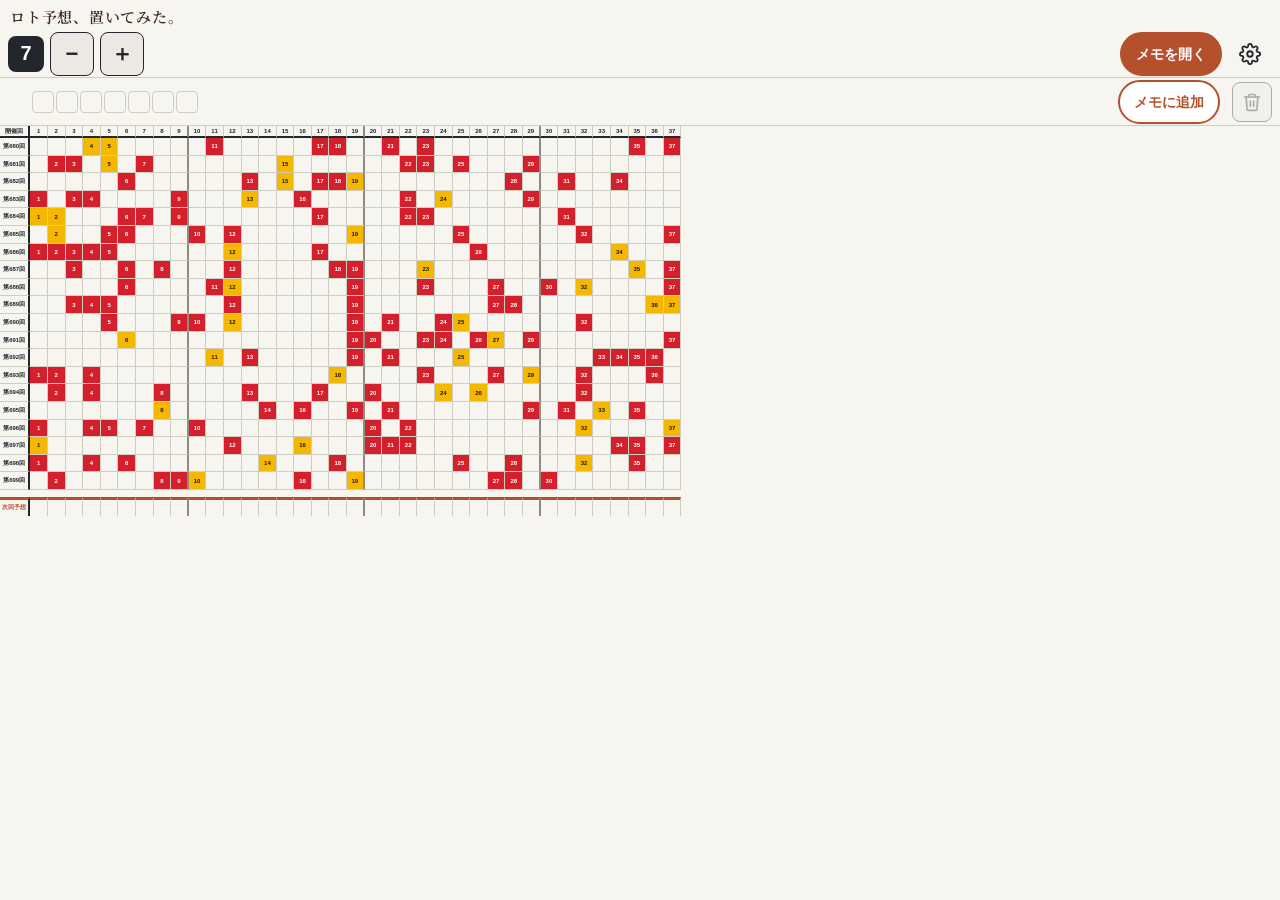
==== commit 0badea6e: "Add files via upload" ====
--- a/index.html
+++ b/index.html
@@ -46,6 +46,18 @@
         <button type="button" data-n="50" aria-pressed="false">50回</button>
       </div>
     </div>
+    <!-- 出目表の区切り方(太い区切り線の位置)。選択は localStorage に保存 -->
+    <div class="sp-group" role="group" aria-labelledby="sp-zone-label">
+      <span id="sp-zone-label" class="sp-label">出目表の区切り方</span>
+      <div id="zone-options" class="seg">
+        <button type="button" data-z="5" aria-pressed="false">5個</button>
+        <button type="button" data-z="6" aria-pressed="false">6個</button>
+        <button type="button" data-z="7" aria-pressed="false">7個</button>
+        <button type="button" data-z="band" aria-pressed="false">数字帯</button>
+        <button type="button" data-z="none" aria-pressed="false">なし</button>
+      </div>
+    </div>
+    <button id="color-btn" class="sp-item" type="button" aria-expanded="false" aria-controls="color-panel">色設定</button>
     <!-- 抽選データ:①現在使用中の抽選データ(読み込み情報欄は従来どおり app.js が表示) -->
     <section class="sp-block sp-block-current" aria-labelledby="sp-current-title">
       <h2 id="sp-current-title" class="sp-block-title">現在使用中の抽選データ</h2>
@@ -64,7 +76,6 @@
         <p class="sp-builtin-text"><span>内蔵データは随時更新しています。</span><span>最新回の反映まで時間がかかる場合があります。</span><span>更新を希望する場合は、ツール作成者にお知らせください。</span></p>
       </div>
     </div>
-    <button id="color-btn" class="sp-item" type="button" aria-expanded="false" aria-controls="color-panel">色設定</button>
     <!-- 管理用リンク(テスト環境だけに表示)。environment.json が "test" のときだけ起動処理が表示する。初期状態は非表示 -->
     <div id="admin-links" style="display:none; flex-direction:column; gap:8px;">
       <a id="captain-tool-link" class="sp-item" href="captain-data-tool.html" style="display:flex; align-items:center; flex-shrink:0; box-sizing:border-box; text-decoration:none;">内蔵データ作成ツール</a>
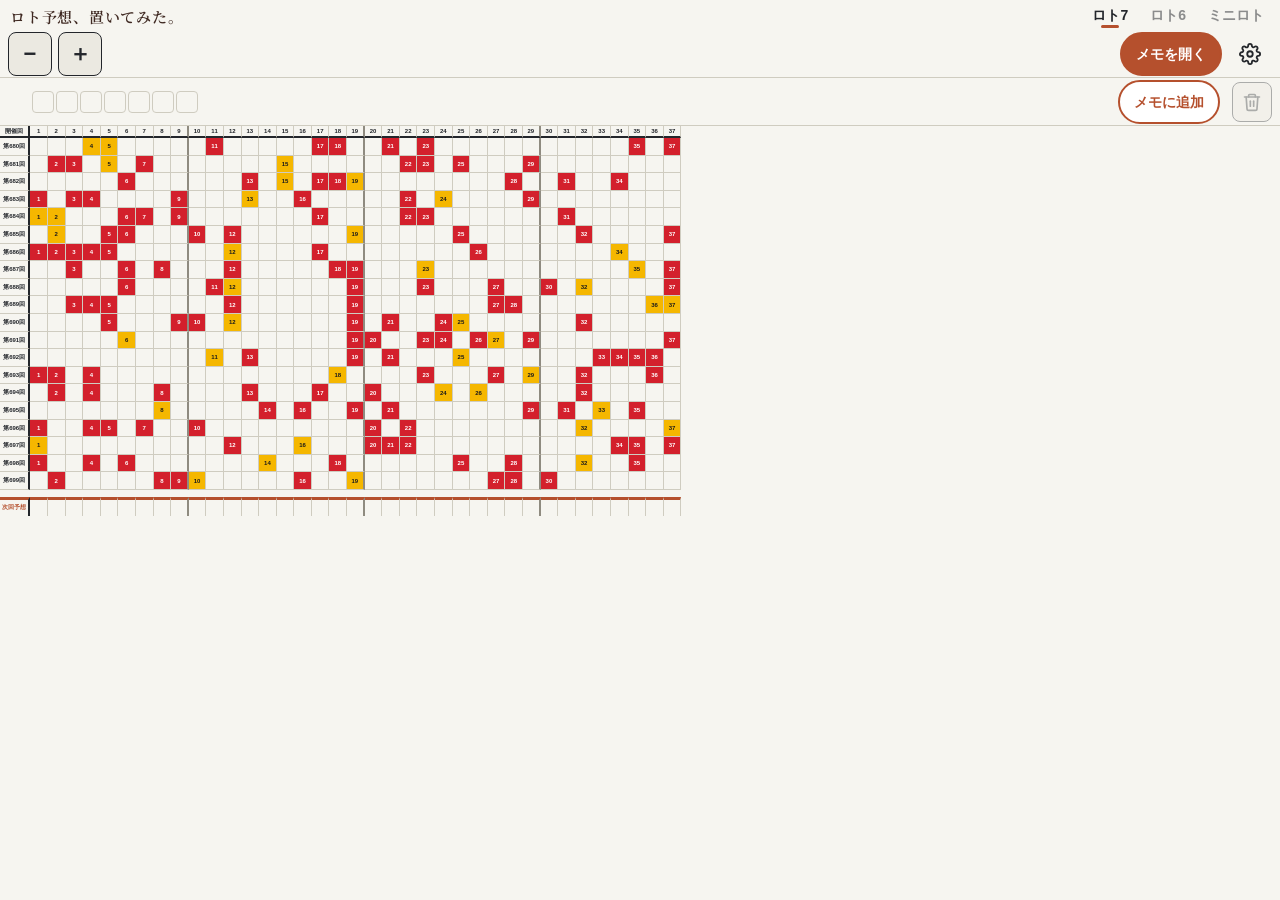
==== commit 59061631: "Add files via upload" ====
--- a/index.html
+++ b/index.html
@@ -17,9 +17,10 @@
 <div id="app">
   <!-- タイトル行：正式名称を控えめに表示 -->
   <div id="app-title"><span>ロト予想、置いてみた。</span></div>
-  <!-- A. 操作バー(上部固定):ロト7表示 / 縮小・拡大 / (右寄せ)メモを開く / 設定(歯車) -->
+  <!-- ゲーム切替タブ(ロト7・ロト6・ミニロト。ボタンは app.js が設定から作る)。縦向き:タイトルの下 / 横向き:タイトル行の右側 -->
+  <nav id="game-tabs" role="tablist" aria-label="ゲームの切り替え"></nav>
+  <!-- A. 操作バー(上部固定):縮小・拡大 / (右寄せ)メモを開く / 設定(歯車) -->
   <div id="status-bar">
-    <span id="game-label" data-game="loto7" role="img" aria-label="ロト7">7</span>
     <button id="zoom-out" class="icon-btn" type="button" aria-label="縮小">−</button>
     <button id="zoom-in" class="icon-btn" type="button" aria-label="拡大">＋</button>
     <span class="bar-spacer"></span>
@@ -107,6 +108,7 @@
     </div>
   </div>
   <!-- CSV読み込みの結果・エラー表示(重ねて表示。レイアウトには影響しない) -->
+  <div id="game-loading" role="status" aria-live="polite" hidden><span>読み込み中…</span></div>
   <div id="csv-msg" role="status" hidden>
     <div class="cp-head">
       <span class="cp-title" id="csv-msg-title"></span>
@@ -114,7 +116,7 @@
     </div>
     <div id="csv-msg-body"></div>
   </div>
-  <!-- B. 選択数字エリア(操作バーの直下・固定):選択中の数字(固定7枠。左に1枠分の余白)/ メモに追加 / クリア -->
+  <!-- B. 選択数字エリア(操作バーの直下・固定):選択中の数字(枠はゲームの本数字の数。app.js が7枠から余分を外す)/ メモに追加 / クリア -->
   <div id="selection-bar">
     <div id="picked" aria-label="選択した数字">
       <span class="chip-slot" data-slot="0"></span>
--- a/style.css
+++ b/style.css
@@ -192,9 +192,43 @@
   white-space: nowrap;
 }
 .bar-spacer { flex: 1 1 auto; }
-#game-label {   /* ロト7の表示のみ(切り替え機能は当面なし) */
-  flex: none; width: 36px; height: 36px; display: flex; align-items: center; justify-content: center;
-  font-size: 20px; font-weight: 800; color: #fff; background: var(--ink); border-radius: 8px;
+/* ---- ゲーム切替タブ(ロト7・ロト6・ミニロト)。選択中は文字を濃くし、短い下線を付ける ----
+   横向き:タイトル行の右側に重ねる(高さは増やさない) / 縦向き:タイトルの下に1行(下の縦向き用の指定) */
+#app-title { grid-row: 1; grid-column: 1 / -1; }
+#game-tabs {
+  grid-row: 1; grid-column: 1 / -1; justify-self: end; align-self: stretch;
+  display: flex; align-items: stretch; gap: 2px; min-width: 0;
+  padding: 0 6px; background: var(--paper); position: relative; z-index: 1;
+}
+.game-tab {
+  position: relative; flex: none; min-width: 52px; padding: 0 10px;
+  font: inherit; font-size: 14px; font-weight: 700; line-height: 1; white-space: nowrap;
+  color: var(--ink); opacity: .5; background: transparent; border: 0; touch-action: manipulation;
+}
+.game-tab[aria-selected="true"] { opacity: 1; }
+.game-tab[aria-selected="true"]::after {
+  content: ''; position: absolute; left: 50%; bottom: 2px; width: 18px; height: 3px; margin-left: -9px;
+  border-radius: 2px; background: var(--accent);
+}
+.game-tab:active { background: var(--paper-alt); }
+@media (orientation: portrait) {
+  :root { --stat-h: 112px; }   /* タイトル行(30) + タブ行(34) + 操作バー(48)。パネル・メモシート等の位置はこの変数から追従 */
+  #app { grid-template-rows: 30px 34px calc(var(--stat-h) - 64px) var(--pick-h) minmax(0, 1fr); }
+  #game-tabs { grid-row: 2; justify-self: start; padding: 0 4px; }
+}
+/* 切替中の「読み込み中…」。画面全体を覆って操作を止める */
+#game-loading {
+  position: absolute; inset: 0; z-index: 200; display: flex; align-items: center; justify-content: center;
+  background: rgba(246, 245, 240, .75);
+}
+#game-loading[hidden] { display: none; }
+#game-loading > span { padding: 10px 18px; font-size: 15px; font-weight: 700; color: #fff; background: var(--ink); border-radius: 8px; }
+/* 空データ状態(抽選データがないロト6・ミニロト):数字タップ欄は押せない見た目、案内文を出目表の位置に表示 */
+#app.no-data .pred .cell[data-n] { opacity: .35; cursor: default; }
+#memo-add:disabled { opacity: .4; }   /* 空データ状態では予想メモを作れない(ロト7で無効になることはない) */
+.empty-note {
+  position: sticky; left: 0; width: max-content; max-width: calc(100vw - 16px);
+  padding: 16px 12px; font-size: 13px; line-height: 1.5; white-space: normal; color: var(--ink);
 }
 .icon-btn {
   position: relative; flex: none; width: 44px; height: var(--ctl-h); padding: 0;
@@ -453,6 +487,16 @@
 #settings-panel[hidden] { display: none; }
 #settings-panel .cp-head { margin-bottom: 0; }
 #settings-panel > * { flex-shrink: 0; }   /* 中身がパネルより長いとき(横向きなど)、ボタンを縮めずにスクロールさせる */
+/* 縦画面では設定パネルを画面下側に置き、高さを画面の約60%までにして、パネルの上側から出目表が見えるようにする(中身は従来どおりパネル内で縦スクロール)。
+   下端はホームバー(セーフエリア)+8px の余白を空ける。60dvh に対応していない古いブラウザは 60vh を使う。従来の上限(操作バーの下〜画面下端)より高くはしない。横画面は対象外 */
+@media (orientation: portrait) {
+  #settings-panel {
+    top: auto;
+    bottom: calc(env(safe-area-inset-bottom, 0px) + 8px);
+    max-height: min(60vh, calc(100% - var(--stat-h) - env(safe-area-inset-bottom, 0px) - 8px));
+    max-height: min(60dvh, calc(100% - var(--stat-h) - env(safe-area-inset-bottom, 0px) - 8px));
+  }
+}
 #sp-close {
   height: 30px; padding: 0 12px; font: inherit; font-weight: 700; color: var(--ink);
   background: var(--paper-alt); border: 1px solid var(--ink); border-radius: 6px; touch-action: manipulation;
@@ -506,7 +550,7 @@
 @media (orientation: landscape) and (max-height: 500px) and (min-width: 656px) {
   :root { --pick-h: 0px; }   /* 選択数字バーの行がなくなる(パネル・トースト・メモシートの位置はこの変数から追従) */
   #app {
-    grid-template-columns: 36px 44px 44px minmax(0, 1fr) auto minmax(0, 1fr) auto auto 40px 44px;
+    grid-template-columns: 44px 44px minmax(0, 1fr) auto minmax(0, 1fr) auto auto 40px 44px;   /* 旧「7」表示の列(36px)は削除 */
     grid-template-rows: 30px 48px minmax(0, 1fr);   /* タイトル(従来どおり残す) / 操作行 / 出目表 */
     column-gap: 6px;
     padding-left: calc(env(safe-area-inset-left, 0px) + 8px);
@@ -515,19 +559,18 @@
   #app-title { grid-column: 1 / -1; grid-row: 1; }
   #status-bar, #selection-bar { display: contents; }
   .bar-spacer { display: none; }
-  #game-label { grid-area: 2 / 1; align-self: center; }
-  #zoom-out { grid-area: 2 / 2; align-self: center; }
-  #zoom-in { grid-area: 2 / 3; align-self: center; }
-  #picked { grid-area: 2 / 5; align-self: center; margin-left: 0; position: relative; }
+  #zoom-out { grid-area: 2 / 1; align-self: center; }
+  #zoom-in { grid-area: 2 / 2; align-self: center; }
+  #picked { grid-area: 2 / 4; align-self: center; margin-left: 0; position: relative; }
   #picked::before, #picked::after { content: ''; position: absolute; top: 50%; height: 28px; margin-top: -14px; width: 1px; background: var(--line); }
   #picked::before { left: -6px; }
   #picked::after { right: -6px; }
   /* 呼び出し元の表示:選択数字と同じセル(4値指定でセル全体)を基準に、チップの真下へ(縦向きと同じ位置関係) */
-  #selection-msg { grid-area: 2 / 5 / 3 / 6; }
+  #selection-msg { grid-area: 2 / 4 / 3 / 5; }
   #selection-msg:not(:empty) { left: 0; bottom: 1px; max-width: 100%; }
-  #memo-open { grid-area: 2 / 7; align-self: center; }
-  #memo-add { grid-area: 2 / 8; align-self: center; margin-left: 0; }
-  #clear-btn { grid-area: 2 / 9; align-self: center; margin-left: 0; }
-  #settings-btn { grid-area: 2 / 10; align-self: center; }
+  #memo-open { grid-area: 2 / 6; align-self: center; }
+  #memo-add { grid-area: 2 / 7; align-self: center; margin-left: 0; }
+  #clear-btn { grid-area: 2 / 8; align-self: center; margin-left: 0; }
+  #settings-btn { grid-area: 2 / 9; align-self: center; }
   #work { grid-column: 1 / -1; grid-row: 3; border-top: 1px solid var(--line); }
 }
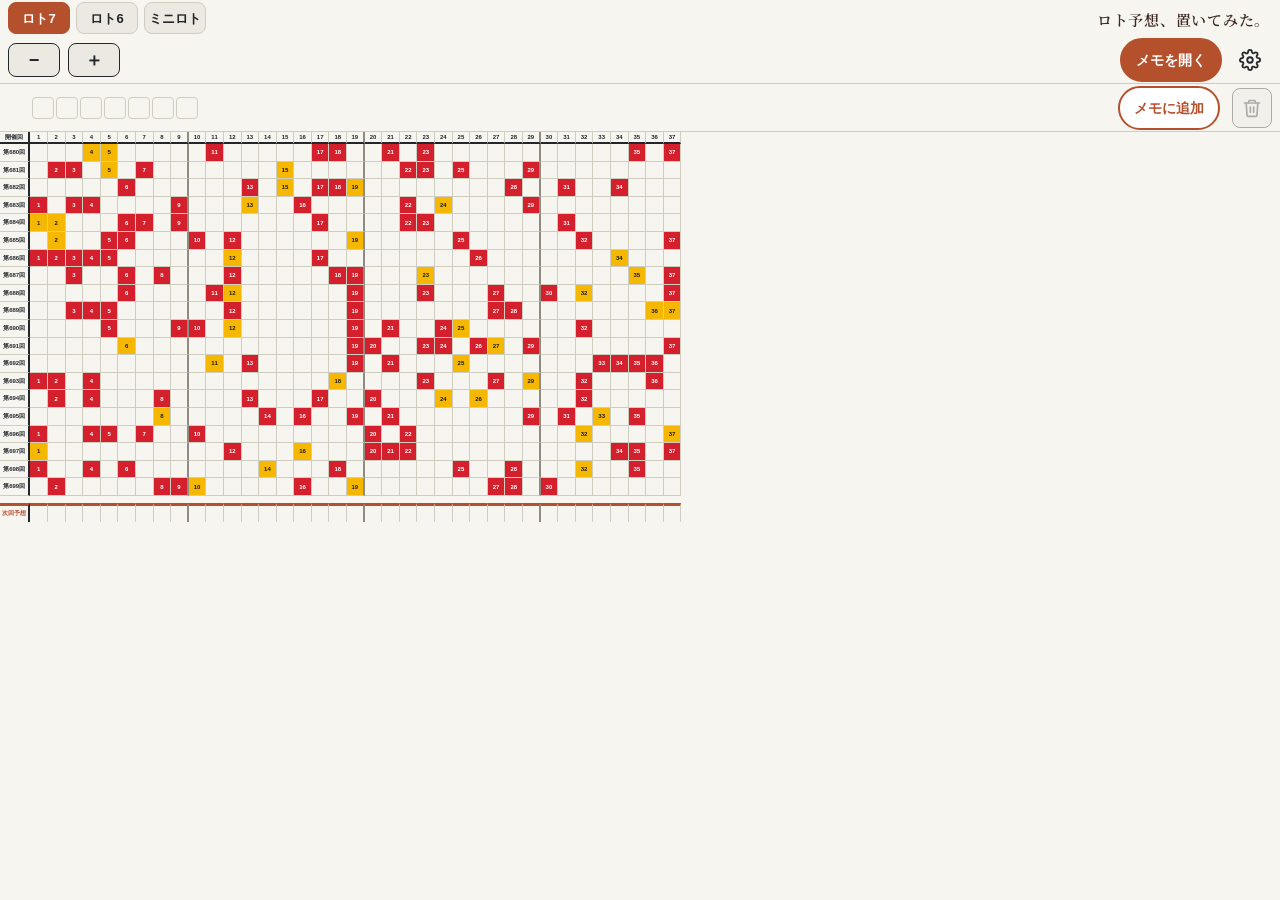
==== commit db8de04a: "Add files via upload" ====
--- a/index.html
+++ b/index.html
@@ -17,7 +17,7 @@
 <div id="app">
   <!-- タイトル行：正式名称を控えめに表示 -->
   <div id="app-title"><span>ロト予想、置いてみた。</span></div>
-  <!-- ゲーム切替タブ(ロト7・ロト6・ミニロト。ボタンは app.js が設定から作る)。縦向き:タイトルの下 / 横向き:タイトル行の右側 -->
+  <!-- ゲーム切替ボタン(ロト7・ロト6・ミニロト。ボタンは app.js が設定から作る)。縦向き・横向きとも1段目の左側(タイトルは同じ段の右端) -->
   <nav id="game-tabs" role="tablist" aria-label="ゲームの切り替え"></nav>
   <!-- A. 操作バー(上部固定):縮小・拡大 / (右寄せ)メモを開く / 設定(歯車) -->
   <div id="status-bar">
--- a/style.css
+++ b/style.css
@@ -13,7 +13,9 @@
   /* 改善C: 数字マスの上下に広げるタップ領域(見た目は変えない)。縮尺が小さいほど効く(旧版比 40%で約1.5倍・50%で約1.4倍)。
      上は予想欄の上余白(7px)、下は予想欄の下余白に収める。上限6px。 */
   --tap-ext: min(calc(10px * var(--z)), 6px);
-  --stat-h: 78px;                     /* タイトル行＋A 操作バー(上部固定) */
+  --stat-h: 84px;                     /* 1段目(ゲーム切替ボタン＋タイトル 36px)＋A 操作バー(48px)(上部固定) */
+  --tab-w: 62px;                      /* ゲーム切替ボタン1個の幅(3個とも同じ) */
+  --tab-gap: 6px;                     /* ゲーム切替ボタンの間隔 */
   --pick-h: 48px;                     /* B 選択数字エリア(縮尺の対象外・上部固定)。メモ系ボタン(--ctl-h)が収まるよう操作バーと同じ高さ */
   --ctl-h: 44px;                      /* 操作ボタンの高さ(−・＋・メモを開く・メモに追加で共通) */
   --chip: 22px;                       /* 選択数字の枠(固定7枠) */
@@ -59,7 +61,7 @@
   position: absolute;
   inset: 0;
   display: grid;
-  grid-template-rows: 30px calc(var(--stat-h) - 30px) var(--pick-h) minmax(0, 1fr);   /* タイトル / A 操作バー / B 選択数字 / C 出目表+数字タップ欄 */
+  grid-template-rows: 36px calc(var(--stat-h) - 36px) var(--pick-h) minmax(0, 1fr);   /* 1段目(切替ボタン・タイトル) / A 操作バー / B 選択数字 / C 出目表+数字タップ欄 */
   /* 横向き時のノッチ・ホームバー対策 */
   padding: 0 env(safe-area-inset-right, 0px) env(safe-area-inset-bottom, 0px) env(safe-area-inset-left, 0px);
 }
@@ -192,29 +194,31 @@
   white-space: nowrap;
 }
 .bar-spacer { flex: 1 1 auto; }
-/* ---- ゲーム切替タブ(ロト7・ロト6・ミニロト)。選択中は文字を濃くし、短い下線を付ける ----
-   横向き:タイトル行の右側に重ねる(高さは増やさない) / 縦向き:タイトルの下に1行(下の縦向き用の指定) */
-#app-title { grid-row: 1; grid-column: 1 / -1; }
+/* ---- 1段目:左にゲーム切替ボタン(ロト7・ロト6・ミニロト)、右端にタイトル。縦向き・横向きとも同じ段 ----
+   選択中のボタンは「メモを開く」(.memo-btn)と同じ色(背景・枠 var(--accent)、文字 #fff)。未選択は淡いベージュ(var(--paper-alt))。
+   タイトルは切替ボタンの幅だけ左を空けて右寄せにするので、ボタンと重ならない(入りきらない幅では文字を小さくし、それでも足りなければ末尾を省略) */
+#app-title {
+  grid-row: 1; grid-column: 1 / -1;
+  justify-content: flex-end;
+  padding-left: calc(8px + 3 * var(--tab-w) + 2 * var(--tab-gap) + 10px);
+}
+#app-title > span { min-width: 0; overflow: hidden; text-overflow: ellipsis; }
 #game-tabs {
-  grid-row: 1; grid-column: 1 / -1; justify-self: end; align-self: stretch;
-  display: flex; align-items: stretch; gap: 2px; min-width: 0;
-  padding: 0 6px; background: var(--paper); position: relative; z-index: 1;
+  grid-row: 1; grid-column: 1 / -1; justify-self: start; align-self: center;
+  display: flex; gap: var(--tab-gap); min-width: 0;
+  padding-left: 8px; position: relative; z-index: 1;
 }
 .game-tab {
-  position: relative; flex: none; min-width: 52px; padding: 0 10px;
-  font: inherit; font-size: 14px; font-weight: 700; line-height: 1; white-space: nowrap;
-  color: var(--ink); opacity: .5; background: transparent; border: 0; touch-action: manipulation;
-}
-.game-tab[aria-selected="true"] { opacity: 1; }
-.game-tab[aria-selected="true"]::after {
-  content: ''; position: absolute; left: 50%; bottom: 2px; width: 18px; height: 3px; margin-left: -9px;
-  border-radius: 2px; background: var(--accent);
-}
-.game-tab:active { background: var(--paper-alt); }
+  flex: none; width: var(--tab-w); height: 32px; padding: 0 4px;
+  font: inherit; font-size: 13px; font-weight: 800; line-height: 1; white-space: nowrap;
+  color: var(--ink); background: var(--paper-alt); border: 1px solid var(--line); border-radius: 8px;
+  touch-action: manipulation;
+}
+.game-tab[aria-selected="true"] { color: #fff; background: var(--accent); border-color: var(--accent); }
+.game-tab:active { filter: brightness(.9); }
 @media (orientation: portrait) {
-  :root { --stat-h: 112px; }   /* タイトル行(30) + タブ行(34) + 操作バー(48)。パネル・メモシート等の位置はこの変数から追従 */
-  #app { grid-template-rows: 30px 34px calc(var(--stat-h) - 64px) var(--pick-h) minmax(0, 1fr); }
-  #game-tabs { grid-row: 2; justify-self: start; padding: 0 4px; }
+  /* 縦向きは横幅が足りないことがあるので、タイトルの文字を画面幅に合わせて少し小さくする(15px〜11px) */
+  #app-title { font-size: clamp(11px, calc((100vw - 3 * var(--tab-w) - 2 * var(--tab-gap) - 44px) / 11), 15px); }
 }
 /* 切替中の「読み込み中…」。画面全体を覆って操作を止める */
 #game-loading {
@@ -237,6 +241,9 @@
   color: var(--ink); background: var(--paper-alt); border: 1px solid var(--ink); border-radius: 8px;
   touch-action: manipulation;
 }
+/* 縮尺ボタン(−・＋):高さを抑えて少し横長に。文字も少し小さく(歯車など他の .icon-btn は従来どおり) */
+#zoom-out, #zoom-in { width: 52px; height: 34px; font-size: 18px; }
+#zoom-in { margin-left: 2px; }   /* 2つのボタンの間隔(操作バーの間隔6px + 2px) */
 .icon-btn:active:not(:disabled) { background: var(--line); }
 .icon-btn:disabled { opacity: .35; }
 .icon-btn[aria-expanded="true"] { background: var(--ink); color: #fff; }
@@ -550,13 +557,15 @@
 @media (orientation: landscape) and (max-height: 500px) and (min-width: 656px) {
   :root { --pick-h: 0px; }   /* 選択数字バーの行がなくなる(パネル・トースト・メモシートの位置はこの変数から追従) */
   #app {
-    grid-template-columns: 44px 44px minmax(0, 1fr) auto minmax(0, 1fr) auto auto 40px 44px;   /* 旧「7」表示の列(36px)は削除 */
-    grid-template-rows: 30px 48px minmax(0, 1fr);   /* タイトル(従来どおり残す) / 操作行 / 出目表 */
+    grid-template-columns: 52px 54px minmax(0, 1fr) auto minmax(0, 1fr) auto auto 40px 44px;   /* 旧「7」表示の列(36px)は削除。縮尺ボタン(52px)の列 */
+    grid-template-rows: 36px 48px minmax(0, 1fr);   /* 1段目(切替ボタン・タイトル) / 操作行 / 出目表 */
     column-gap: 6px;
     padding-left: calc(env(safe-area-inset-left, 0px) + 8px);
     padding-right: calc(env(safe-area-inset-right, 0px) + 8px);
   }
   #app-title { grid-column: 1 / -1; grid-row: 1; }
+  #game-tabs { padding-left: 0; }   /* 横向きは #app 側に左右の余白がある */
+  #app-title { padding-right: 0; }  /* タイトルの右端を歯車ボタンの右端にそろえる */
   #status-bar, #selection-bar { display: contents; }
   .bar-spacer { display: none; }
   #zoom-out { grid-area: 2 / 1; align-self: center; }
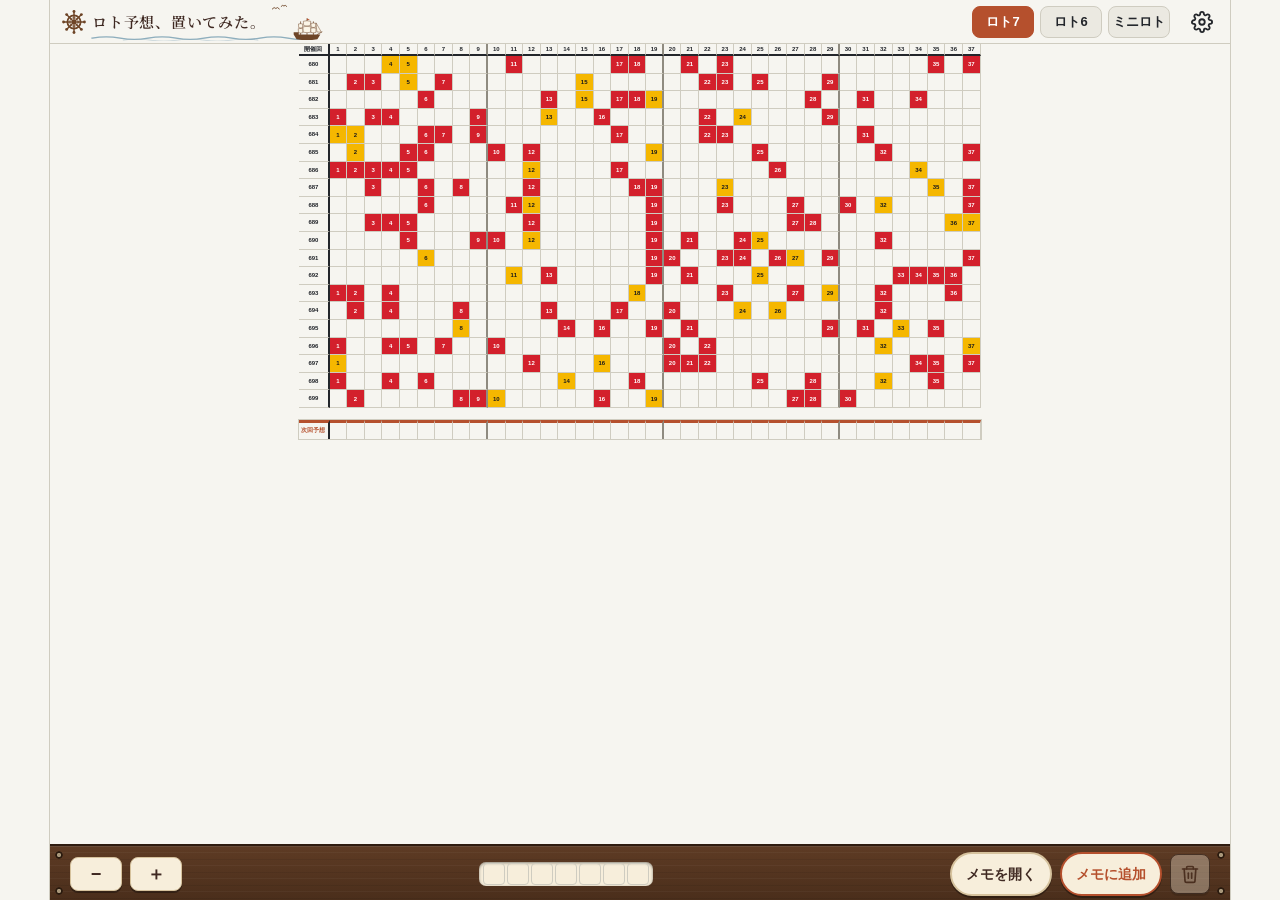
==== commit 2324d93e: "Add files via upload" ====
--- a/index.html
+++ b/index.html
@@ -15,22 +15,56 @@
 </head>
 <body>
 <div id="app">
-  <!-- タイトル行：正式名称を控えめに表示 -->
-  <div id="app-title"><span>ロト予想、置いてみた。</span></div>
-  <!-- ゲーム切替ボタン(ロト7・ロト6・ミニロト。ボタンは app.js が設定から作る)。縦向き・横向きとも1段目の左側(タイトルは同じ段の右端) -->
-  <nav id="game-tabs" role="tablist" aria-label="ゲームの切り替え"></nav>
-  <!-- A. 操作バー(上部固定):縮小・拡大 / (右寄せ)メモを開く / 設定(歯車) -->
-  <div id="status-bar">
-    <button id="zoom-out" class="icon-btn" type="button" aria-label="縮小">−</button>
-    <button id="zoom-in" class="icon-btn" type="button" aria-label="拡大">＋</button>
-    <span class="bar-spacer"></span>
-    <button id="memo-open" class="memo-btn" type="button" aria-expanded="false" aria-controls="memo-screen">メモを開く</button>
+  <!-- ヘッダー:縦向き=1段目 ゲーム切替ボタン(左)・設定(右端) / 2段目 タイトル・ロゴ。横向き=タイトル・ロゴ → 切替ボタン → 設定 を1行 -->
+  <header id="app-header">
+    <!-- ゲーム切替ボタン(ロト7・ロト6・ミニロト。ボタンは app.js が設定から作る) -->
+    <nav id="game-tabs" role="tablist" aria-label="ゲームの切り替え"></nav>
+    <!-- タイトル・ロゴ:舵輪・帆船・鳥・波はそれぞれ独立したSVG部品(大きさ・位置は style.css の --logo-* で個別に調整)。タイトルは文字のまま -->
+    <div id="app-title">
+      <svg id="logo-wheel" class="logo-part" viewBox="0 0 40 40" aria-hidden="true">
+        <g fill="none" stroke="currentColor" stroke-linecap="round">
+          <circle cx="20" cy="20" r="11" stroke-width="3"/>
+          <circle cx="20" cy="20" r="7" stroke-width="1.3"/>
+          <path stroke-width="2.4" d="M20 3v34M3 20h34M8 8l24 24M32 8 8 32"/>
+        </g>
+        <g fill="currentColor">
+          <circle cx="20" cy="20" r="3.6"/>
+          <circle cx="20" cy="2.6" r="2.4"/><circle cx="20" cy="37.4" r="2.4"/><circle cx="2.6" cy="20" r="2.4"/><circle cx="37.4" cy="20" r="2.4"/>
+          <circle cx="7.7" cy="7.7" r="2.4"/><circle cx="32.3" cy="32.3" r="2.4"/><circle cx="32.3" cy="7.7" r="2.4"/><circle cx="7.7" cy="32.3" r="2.4"/>
+        </g>
+      </svg>
+      <span>ロト予想、置いてみた。</span>
+      <svg id="logo-birds" class="logo-part" viewBox="0 0 30 16" aria-hidden="true">
+        <path fill="none" stroke="currentColor" stroke-width="1.5" stroke-linecap="round" stroke-linejoin="round" d="M2 10Q5.5 5.5 8 9.2Q10.5 5.5 14 10M17 5.6Q19.6 2.4 21.6 5Q23.6 2.4 26.2 5.6"/>
+      </svg>
+      <svg id="logo-ship" class="logo-part" viewBox="0 0 60 48" aria-hidden="true">
+        <g fill="none" stroke="currentColor" stroke-width="1.4" stroke-linecap="round">
+          <path d="M18 9v24M30 3v30M42 9v24M49 33l9-5"/>
+        </g>
+        <g class="logo-sail" stroke="currentColor" stroke-width=".9" stroke-linejoin="round">
+          <path d="M14 13Q18 12 22 13L21.6 20Q18 21 14.4 20Z"/>
+          <path d="M13.6 22Q18 21 22.4 22L22 29.5Q18 30.5 14 29.5Z"/>
+          <path d="M23 8Q30 6 37 8L36.2 16Q30 18 23.8 16Z"/>
+          <path d="M22.4 18.5Q30 16.5 37.6 18.5L37 28.5Q30 30.5 23 28.5Z"/>
+          <path d="M37.4 12Q42 10.6 46.6 12L46.2 19Q42 20.4 37.8 19Z"/>
+          <path d="M37 21Q42 19.6 47 21L46.6 29Q42 30.4 37.4 29Z"/>
+          <path d="M47 11L57 28.6 48.5 28Z"/>
+        </g>
+        <path class="logo-flag" d="M30 3l5.5 1.6L30 6.2Z"/>
+        <path fill="currentColor" d="M5 33h50l-5.5 8.5Q30 45 10.5 41.5ZM5 33v-4.5h9.5V33Z"/>
+      </svg>
+      <svg id="logo-wave" class="logo-part" viewBox="0 0 200 12" preserveAspectRatio="none" aria-hidden="true">
+        <path fill="none" stroke="currentColor" stroke-width="2.2" stroke-linecap="round" d="M2 7Q14.5 2.5 27 7T52 7T77 7T102 7T127 7T152 7T177 7T198 7"/>
+        <path fill="none" stroke="currentColor" stroke-width="1.2" stroke-linecap="round" opacity=".5" d="M30 10.5Q42 7.5 54 10.5T78 10.5T102 10.5T126 10.5T150 10.5"/>
+      </svg>
+    </div>
+    <!-- 設定(歯車):ヘッダーの右端 -->
     <button id="settings-btn" class="icon-btn icon-bare" type="button" aria-label="設定" aria-expanded="false" aria-controls="settings-panel">
       <svg viewBox="0 0 24 24" width="22" height="22" fill="none" stroke="currentColor" stroke-width="2" stroke-linecap="round" stroke-linejoin="round" aria-hidden="true"><circle cx="12" cy="12" r="3"></circle><path d="M19.4 15a1.65 1.65 0 0 0 .33 1.82l.06.06a2 2 0 0 1 0 2.83 2 2 0 0 1-2.83 0l-.06-.06a1.65 1.65 0 0 0-1.82-.33 1.65 1.65 0 0 0-1 1.51V21a2 2 0 0 1-2 2 2 2 0 0 1-2-2v-.09A1.65 1.65 0 0 0 9 19.4a1.65 1.65 0 0 0-1.82.33l-.06.06a2 2 0 0 1-2.83 0 2 2 0 0 1 0-2.83l.06-.06a1.65 1.65 0 0 0 .33-1.82 1.65 1.65 0 0 0-1.51-1H3a2 2 0 0 1-2-2 2 2 0 0 1 2-2h.09A1.65 1.65 0 0 0 4.6 9a1.65 1.65 0 0 0-.33-1.82l-.06-.06a2 2 0 0 1 0-2.83 2 2 0 0 1 2.83 0l.06.06a1.65 1.65 0 0 0 1.82.33H9a1.65 1.65 0 0 0 1-1.51V3a2 2 0 0 1 2-2 2 2 0 0 1 2 2v.09a1.65 1.65 0 0 0 1 1.51 1.65 1.65 0 0 0 1.82-.33l.06-.06a2 2 0 0 1 2.83 0 2 2 0 0 1 0 2.83l-.06.06a1.65 1.65 0 0 0-.33 1.82V9a1.65 1.65 0 0 0 1.51 1H21a2 2 0 0 1 2 2 2 2 0 0 1-2 2h-.09a1.65 1.65 0 0 0-1.51 1z"></path></svg>
     </button>
     <input id="csv-input" class="file-hidden" type="file" accept=".csv,text/csv,text/comma-separated-values,.txt" aria-label="CSVファイルを選択">
-  </div>
-  <!-- 設定パネル(操作バーの下に重ねて表示。レイアウトには影響しない) -->
+  </header>
+  <!-- 設定パネル(ヘッダーの下に重ねて表示。レイアウトには影響しない) -->
   <div id="settings-backdrop" hidden></div>
   <div id="settings-panel" role="dialog" aria-label="設定" hidden>
     <div class="cp-head">
@@ -116,23 +150,6 @@
     </div>
     <div id="csv-msg-body"></div>
   </div>
-  <!-- B. 選択数字エリア(操作バーの直下・固定):選択中の数字(枠はゲームの本数字の数。app.js が7枠から余分を外す)/ メモに追加 / クリア -->
-  <div id="selection-bar">
-    <div id="picked" aria-label="選択した数字">
-      <span class="chip-slot" data-slot="0"></span>
-      <span class="chip-slot" data-slot="1"></span>
-      <span class="chip-slot" data-slot="2"></span>
-      <span class="chip-slot" data-slot="3"></span>
-      <span class="chip-slot" data-slot="4"></span>
-      <span class="chip-slot" data-slot="5"></span>
-      <span class="chip-slot" data-slot="6"></span>
-    </div>
-    <span id="selection-msg" role="status" aria-live="polite"></span>
-    <button id="memo-add" type="button" aria-label="選択中の7数字を予想メモに追加">メモに追加</button>
-    <button id="clear-btn" type="button" aria-label="選択をすべて解除" disabled>
-      <svg viewBox="0 0 24 24" width="20" height="20" fill="none" stroke="currentColor" stroke-width="2" stroke-linecap="round" stroke-linejoin="round" aria-hidden="true"><path d="M3 6h18"></path><path d="M8 6V4a1 1 0 0 1 1-1h6a1 1 0 0 1 1 1v2"></path><path d="M19 6l-1 14a2 2 0 0 1-2 2H8a2 2 0 0 1-2-2L5 6"></path><path d="M10 11v6"></path><path d="M14 11v6"></path></svg>
-    </button>
-  </div>
   <!-- C. 出目表・数字タップ欄(1つのスクロール領域。縦横とも #work がスクロールし、全行が同じ横位置を共有する) -->
   <main id="work" aria-label="出目表と数字選択">
     <div id="work-inner">
@@ -141,6 +158,33 @@
       <div id="pred-wrap"><div id="pred-row" class="row pred"></div></div>
     </div>
   </main>
+  <!-- 操作エリア(画面最下段に固定・縮尺の影響を受けない)。並び:縮尺 −・＋ → 選択数字 → メモを開く → メモに追加 → 削除
+       縦向き:1行目 −・＋/選択数字、2行目 メモを開く/メモに追加/削除。横向き・PC:1行 -->
+  <footer id="dock">
+    <div id="dock-zoom">
+      <button id="zoom-out" class="icon-btn" type="button" aria-label="縮小">−</button>
+      <button id="zoom-in" class="icon-btn" type="button" aria-label="拡大">＋</button>
+    </div>
+    <div id="selection-bar">
+      <div id="picked" aria-label="選択した数字">
+        <span class="chip-slot" data-slot="0"></span>
+        <span class="chip-slot" data-slot="1"></span>
+        <span class="chip-slot" data-slot="2"></span>
+        <span class="chip-slot" data-slot="3"></span>
+        <span class="chip-slot" data-slot="4"></span>
+        <span class="chip-slot" data-slot="5"></span>
+        <span class="chip-slot" data-slot="6"></span>
+      </div>
+      <span id="selection-msg" role="status" aria-live="polite"></span>
+    </div>
+    <div id="dock-memo">
+      <button id="memo-open" class="memo-btn" type="button" aria-expanded="false" aria-controls="memo-screen">メモを開く</button>
+      <button id="memo-add" type="button" aria-label="選択中の7数字を予想メモに追加">メモに追加</button>
+      <button id="clear-btn" type="button" aria-label="選択をすべて解除" disabled>
+      <svg viewBox="0 0 24 24" width="20" height="20" fill="none" stroke="currentColor" stroke-width="2" stroke-linecap="round" stroke-linejoin="round" aria-hidden="true"><path d="M3 6h18"></path><path d="M8 6V4a1 1 0 0 1 1-1h6a1 1 0 0 1 1 1v2"></path><path d="M19 6l-1 14a2 2 0 0 1-2 2H8a2 2 0 0 1-2-2L5 6"></path><path d="M10 11v6"></path><path d="M14 11v6"></path></svg>
+    </button>
+    </div>
+  </footer>
   <!-- 予想メモ(下からせり上がるボトムシート。出目表のスクロール位置・縮尺・選択は保たれる) -->
   <section id="memo-screen" aria-label="予想メモ" hidden>
     <div id="memo-top">
--- a/style.css
+++ b/style.css
@@ -13,10 +13,11 @@
   /* 改善C: 数字マスの上下に広げるタップ領域(見た目は変えない)。縮尺が小さいほど効く(旧版比 40%で約1.5倍・50%で約1.4倍)。
      上は予想欄の上余白(7px)、下は予想欄の下余白に収める。上限6px。 */
   --tap-ext: min(calc(10px * var(--z)), 6px);
-  --stat-h: 84px;                     /* 1段目(ゲーム切替ボタン＋タイトル 36px)＋A 操作バー(48px)(上部固定) */
+  --stat-h: 84px;                     /* ヘッダーの高さ(縦向き:切替ボタン・設定 44px＋タイトル・ロゴ 40px)。パネル・トースト・予想メモの位置はこの変数から追従 */
   --tab-w: 62px;                      /* ゲーム切替ボタン1個の幅(3個とも同じ) */
   --tab-gap: 6px;                     /* ゲーム切替ボタンの間隔 */
-  --pick-h: 48px;                     /* B 選択数字エリア(縮尺の対象外・上部固定)。メモ系ボタン(--ctl-h)が収まるよう操作バーと同じ高さ */
+  --pick-h: 0px;                      /* 上部の選択数字エリアは最下段の操作エリアへ移ったので0(位置計算の式で使うため変数は残す) */
+  --dock-h: calc(104px + env(safe-area-inset-bottom, 0px));   /* 最下段の操作エリアの高さ(縦向き:2行。ホームバーの余白を含む)。予想メモの下端もこの値 */
   --ctl-h: 44px;                      /* 操作ボタンの高さ(−・＋・メモを開く・メモに追加で共通) */
   --chip: 22px;                       /* 選択数字の枠(固定7枠) */
 
@@ -38,6 +39,25 @@
   --sel: #d3202c;     /* 選択中は本数字と同じ色 */
   --sel-ink: #1b1b1b;
   --accent: #b5502d;
+
+  /* 操作エリア(木目)・ロゴの色 */
+  --wood-1: #4a2e1b;    /* 木目の濃い茶 */
+  --wood-2: #5e3b24;    /* 木目の明るい茶 */
+  --wood-edge: #2e1b0f; /* 操作エリアの上端の縁 */
+  --screw: #a8977a;     /* 埋め込み金具 */
+  --screw-rim: #2a1a0e;
+  --cream: #f7eedb;     /* ボタン面(クリーム) */
+  --cream-edge: #d6c29d;
+  --cream-ink: #3f2922; /* クリーム面の文字 */
+  --wave: #8eaebd;      /* 波(くすみ水色) */
+  --logo-ink: #6e4527;  /* 舵輪・帆船・鳥の茶 */
+  --sail: #fbf5e7;      /* 帆 */
+  /* ロゴ部品の大きさ(個別に調整できる) */
+  --title-size: 16px;
+  --logo-wheel: 26px;
+  --logo-ship: 36px;
+  --logo-birds: 20px;
+  --logo-wave-h: 8px;
 }
 
 * { box-sizing: border-box; }
@@ -61,16 +81,19 @@
   position: absolute;
   inset: 0;
   display: grid;
-  grid-template-rows: 36px calc(var(--stat-h) - 36px) var(--pick-h) minmax(0, 1fr);   /* 1段目(切替ボタン・タイトル) / A 操作バー / B 選択数字 / C 出目表+数字タップ欄 */
-  /* 横向き時のノッチ・ホームバー対策 */
-  padding: 0 env(safe-area-inset-right, 0px) env(safe-area-inset-bottom, 0px) env(safe-area-inset-left, 0px);
+  grid-template-rows: var(--stat-h) minmax(0, 1fr) var(--dock-h);   /* ヘッダー / 出目表+次回予想欄(スクロール領域) / 操作エリア(最下段に固定) */
+  grid-template-columns: minmax(0, 1fr);
+  /* ノッチ・ホームバーの余白は、ヘッダー・出目表・操作エリアがそれぞれ取る(操作エリアの木目を画面の端まで届かせるため) */
+  padding: 0;
 }
 
 /* C. スクロール領域:見出し・出目表・数字タップ欄を1つの要素にまとめ、縦横ともここがスクロールする。
    全行が同じ scrollLeft を共有するので、列の位置は常に揃う(同期の処理は不要) */
 #work {
+  grid-row: 2;
   min-width: 0;
   min-height: 0;
+  margin: 0 env(safe-area-inset-right, 0px) 0 env(safe-area-inset-left, 0px);
   overflow: auto;
   touch-action: pan-x pan-y;   /* 1本指のスクロールだけブラウザに任せる。2本指ピンチ(ページ拡大・ダブルタップ拡大)はブラウザに処理させず、app.js のピンチ処理が受け取る */
   overscroll-behavior: contain;
@@ -131,7 +154,8 @@
 
 /* C. 予想欄 */
 .row.pred { height: calc(48px * var(--z)); }
-#pred-wrap { padding-top: 7px; padding-bottom: 7px; }   /* 数字タップ欄は出目表の直下。下の安全領域は #app の余白が確保する */
+#pred-wrap { padding-top: 12px; padding-bottom: 10px; }   /* 次回予想欄は出目表の直下(同じスクロール領域)。表との間を少し空ける */
+.row.pred { box-shadow: 0 0 0 1px var(--line); }           /* 次回予想欄を枠で区切る(背景色は表と同じ) */
 .pred .round, .pred .cell { border-top: 3px solid var(--accent); border-bottom: 0; background: var(--paper); }
 .pred .cell.k5 { background: transparent; border-right: 2px solid #8f8b80; }
 .pred .round { color: var(--accent); }
@@ -159,15 +183,28 @@
   box-shadow: inset 0 0 0 max(1px, calc(2px * var(--z))) var(--sel-ink);   /* 色だけに頼らず、枠でも区別 */
 }
 
-/* ---- アプリタイトル: シンプル・おしゃれ系。寸法・文字サイズ・行の高さは従来どおり ---- */
+/* ---- ヘッダー:縦向き=1段目 切替ボタン(左)・設定(右端) / 2段目 タイトル・ロゴ。横向き=1行(下の横向き用の指定) ---- */
+#app-header {
+  grid-row: 1;
+  display: flex; flex-wrap: wrap; align-items: center; align-content: flex-start;
+  min-width: 0;
+  padding: 0 calc(env(safe-area-inset-right, 0px) + 4px) 0 calc(env(safe-area-inset-left, 0px) + 8px);
+  background: var(--paper);
+  border-bottom: 1px solid var(--line);
+  overflow: hidden;
+}
+#game-tabs { order: 1; display: flex; gap: var(--tab-gap); min-width: 0; }
+#settings-btn { order: 2; margin-left: auto; }
+#app-title { order: 3; flex: 0 0 100%; height: calc(var(--stat-h) - 45px); justify-content: center; }
+/* タイトル・ロゴ:舵輪 → タイトル(明朝) → 鳥 → 帆船。波はタイトルの下に控えめに重ねる */
 #app-title {
+  position: relative;
   display: flex;
   align-items: center;
+  gap: 6px;
   min-width: 0;
-  padding: 3px 10px 0;
-  background: var(--paper);
   color: #3f2922;
-  font-size: 15px;
+  font-size: var(--title-size);
   font-weight: 600;
   letter-spacing: .05em;
   line-height: 1;
@@ -175,39 +212,22 @@
   overflow: hidden;
 }
 #app-title > span {
-  position: relative;
-  display: inline-block;
+  position: relative; z-index: 1;
+  display: inline-block; min-width: 0; overflow: hidden; text-overflow: ellipsis;
   font-family: 'Noto Serif JP', serif;
 }
-
-/* ---- A. 操作バー(アイコンのみ) ---- */
-#status-bar {
-  display: flex;
-  align-items: center;
-  gap: 6px;
-  min-width: 0;
-  padding: 2px 8px;
-  overflow: hidden;
-  background: var(--paper);
-  border-bottom: 1px solid var(--line);
-  position: relative;
-  white-space: nowrap;
-}
-.bar-spacer { flex: 1 1 auto; }
-/* ---- 1段目:左にゲーム切替ボタン(ロト7・ロト6・ミニロト)、右端にタイトル。縦向き・横向きとも同じ段 ----
-   選択中のボタンは「メモを開く」(.memo-btn)と同じ色(背景・枠 var(--accent)、文字 #fff)。未選択は淡いベージュ(var(--paper-alt))。
-   タイトルは切替ボタンの幅だけ左を空けて右寄せにするので、ボタンと重ならない(入りきらない幅では文字を小さくし、それでも足りなければ末尾を省略) */
-#app-title {
-  grid-row: 1; grid-column: 1 / -1;
-  justify-content: flex-end;
-  padding-left: calc(8px + 3 * var(--tab-w) + 2 * var(--tab-gap) + 10px);
-}
-#app-title > span { min-width: 0; overflow: hidden; text-overflow: ellipsis; }
-#game-tabs {
-  grid-row: 1; grid-column: 1 / -1; justify-self: start; align-self: center;
-  display: flex; gap: var(--tab-gap); min-width: 0;
-  padding-left: 8px; position: relative; z-index: 1;
-}
+.logo-part { flex: none; display: block; color: var(--logo-ink); }
+#logo-wheel { width: var(--logo-wheel); height: var(--logo-wheel); }
+#logo-birds { width: var(--logo-birds); height: calc(var(--logo-birds) * .53); align-self: flex-start; margin-top: 3px; }
+#logo-ship { position: relative; z-index: 1; width: var(--logo-ship); height: calc(var(--logo-ship) * .8); align-self: flex-end; margin-left: -4px; }
+.logo-sail { fill: var(--sail); }
+.logo-flag { fill: var(--accent); }
+#logo-wave {
+  position: absolute; z-index: 0; bottom: 2px; height: var(--logo-wave-h);
+  left: calc(var(--logo-wheel) + 4px); width: calc(100% - var(--logo-wheel) - 4px - var(--logo-ship) * .3);
+  color: var(--wave);
+}
+/* ゲーム切替ボタン:3つとも同じ大きさ。選択中はオレンジ(--accent)、未選択は淡いベージュ */
 .game-tab {
   flex: none; width: var(--tab-w); height: 32px; padding: 0 4px;
   font: inherit; font-size: 13px; font-weight: 800; line-height: 1; white-space: nowrap;
@@ -216,10 +236,6 @@
 }
 .game-tab[aria-selected="true"] { color: #fff; background: var(--accent); border-color: var(--accent); }
 .game-tab:active { filter: brightness(.9); }
-@media (orientation: portrait) {
-  /* 縦向きは横幅が足りないことがあるので、タイトルの文字を画面幅に合わせて少し小さくする(15px〜11px) */
-  #app-title { font-size: clamp(11px, calc((100vw - 3 * var(--tab-w) - 2 * var(--tab-gap) - 44px) / 11), 15px); }
-}
 /* 切替中の「読み込み中…」。画面全体を覆って操作を止める */
 #game-loading {
   position: absolute; inset: 0; z-index: 200; display: flex; align-items: center; justify-content: center;
@@ -241,39 +257,70 @@
   color: var(--ink); background: var(--paper-alt); border: 1px solid var(--ink); border-radius: 8px;
   touch-action: manipulation;
 }
-/* 縮尺ボタン(−・＋):高さを抑えて少し横長に。文字も少し小さく(歯車など他の .icon-btn は従来どおり) */
-#zoom-out, #zoom-in { width: 52px; height: 34px; font-size: 18px; }
-#zoom-in { margin-left: 2px; }   /* 2つのボタンの間隔(操作バーの間隔6px + 2px) */
+/* 縮尺ボタン(−・＋):低めで少し横長。操作エリアではクリーム色のボタン面(歯車など他の .icon-btn は従来どおり) */
+#zoom-out, #zoom-in {
+  width: 52px; height: 34px; font-size: 18px;
+  color: var(--cream-ink); background: var(--cream); border-color: var(--cream-edge);
+  box-shadow: 0 2px 0 rgba(0, 0, 0, .35);
+}
+#zoom-out:active:not(:disabled), #zoom-in:active:not(:disabled) { background: var(--cream-edge); }
 .icon-btn:active:not(:disabled) { background: var(--line); }
 .icon-btn:disabled { opacity: .35; }
 .icon-btn[aria-expanded="true"] { background: var(--ink); color: #fff; }
 /* 歯車:外枠・背景をなくしてアイコンだけに見せる。大きさ(44×44)はそのままなので、タップできる範囲は従来と同じ */
 .icon-bare { background: transparent; border: 0; }
 .icon-bare:active:not(:disabled), .icon-bare[aria-expanded="true"] { background: var(--line); color: var(--ink); }
-/* 「メモを開く」:文字ラベル付きの丸いボタン(−・＋などの四角いアイコンボタンと見た目を分ける) */
+/* 「メモを開く」「メモに追加」:文字ラベル付きの丸いボタン */
 .memo-btn, #memo-add {
   flex: none; min-width: 96px; height: var(--ctl-h); padding: 0 14px;
   font: inherit; font-size: 14px; font-weight: 800; line-height: 1; white-space: nowrap;
   color: #fff; background: var(--accent); border: 2px solid var(--accent); border-radius: calc(var(--ctl-h) / 2);
+  box-shadow: 0 2px 0 rgba(0, 0, 0, .35);
   touch-action: manipulation;
 }
+.memo-btn { color: var(--cream-ink); background: var(--cream); border-color: var(--cream-edge); }   /* 「メモを開く」はクリーム色のボタン面 */
 .memo-btn:active, #memo-add:active { filter: brightness(.9); }
-#memo-open[aria-expanded="true"] { background: #8a3a1e; border-color: #8a3a1e; }   /* 予想メモを開いている間 */
-
-/* ---- B 選択数字エリア(固定7枠・メモに追加・クリア) ---- */
+#memo-open[aria-expanded="true"] { background: var(--cream-edge); border-color: var(--cream-ink); }   /* 予想メモを開いている間 */
+
+/* ---- 操作エリア(画面最下段に固定):濃い茶色の控えめな木目・埋め込み式の金具・クリーム色のボタン面 ----
+   縦向き:1行目 −・＋ / 選択数字、2行目 メモを開く / メモに追加 / 削除。横向き・PCは1行(下の横向き用の指定) */
+#dock {
+  grid-row: 3;
+  display: grid;
+  grid-template-columns: auto minmax(0, 1fr);
+  grid-template-rows: 36px var(--ctl-h);
+  grid-template-areas: "zoom pick" "memo memo";
+  align-items: center;
+  gap: 8px 12px;
+  min-width: 0;
+  padding: 8px calc(env(safe-area-inset-right, 0px) + 18px) calc(env(safe-area-inset-bottom, 0px) + 8px) calc(env(safe-area-inset-left, 0px) + 18px);
+  border-top: 2px solid var(--wood-edge);
+  box-shadow: inset 0 1px 0 rgba(255, 255, 255, .10);
+  background:
+    radial-gradient(circle at 9px 9px, var(--screw) 0 1.8px, var(--screw-rim) 2.4px 3.4px, transparent 4px),
+    radial-gradient(circle at calc(100% - 9px) 9px, var(--screw) 0 1.8px, var(--screw-rim) 2.4px 3.4px, transparent 4px),
+    radial-gradient(circle at 9px calc(100% - 9px - env(safe-area-inset-bottom, 0px)), var(--screw) 0 1.8px, var(--screw-rim) 2.4px 3.4px, transparent 4px),
+    radial-gradient(circle at calc(100% - 9px) calc(100% - 9px - env(safe-area-inset-bottom, 0px)), var(--screw) 0 1.8px, var(--screw-rim) 2.4px 3.4px, transparent 4px),
+    repeating-linear-gradient(180deg, rgba(0, 0, 0, .07) 0 1px, transparent 1px 6px, rgba(255, 255, 255, .035) 6px 7px, transparent 7px 13px),
+    linear-gradient(180deg, var(--wood-2), var(--wood-1));
+}
+#dock-zoom { grid-area: zoom; display: flex; gap: 8px; }
+#dock-memo { grid-area: memo; display: flex; align-items: center; gap: 8px; min-width: 0; }
 #selection-bar {
+  grid-area: pick;
   position: relative;
   display: flex;
-  align-items: center;
-  gap: 5px;
+  align-items: flex-start;
+  align-self: stretch;
   min-width: 0;
-  padding: 2px 8px;
-  overflow: hidden;
-  background: var(--paper);
-  border-bottom: 1px solid var(--line);
   white-space: nowrap;
 }
-#picked { flex: 0 0 auto; display: flex; align-items: center; gap: 2px; margin-left: calc(var(--chip) + 2px); }   /* 並びを1枠分(枠+すき間)右へ */
+/* 選択数字(ゲームの本数字の数だけ枠がある):クリーム色の面にはめ込んだ見た目 */
+#picked {
+  flex: 0 0 auto; display: flex; align-items: center; gap: 2px;
+  padding: 1px 4px; border-radius: 7px;
+  background: var(--cream); box-shadow: inset 0 1px 3px rgba(0, 0, 0, .45);
+}
 .chip-slot {
   flex: 0 0 var(--chip);
   width: var(--chip);
@@ -293,16 +340,16 @@
 #selection-msg { display: none; }
 /* 呼び出し元の予想の表示:選択数字の真下に重ねる(選択数字やボタンの位置・高さには影響しない) */
 #selection-msg:not(:empty) {
-  display: block; position: absolute; left: calc(8px + var(--chip) + 2px); bottom: 1px; max-width: calc(7 * var(--chip) + 6 * 2px);
-  font-size: 9px; line-height: 1.15; font-weight: 700; color: var(--accent); overflow: hidden; text-overflow: ellipsis;
-}
-#memo-add { margin-left: auto; }
-#memo-add.short { color: var(--accent); background: #fff; }   /* 7個に満たないとき:ふち取りの見た目(押すと不足を表示) */
+  display: block; position: absolute; left: 4px; bottom: 0; max-width: 100%;
+  font-size: 9px; line-height: 1.15; font-weight: 700; color: var(--cream); overflow: hidden; text-overflow: ellipsis;
+}
+#memo-add.short { color: var(--accent); background: var(--cream); }   /* 選択数がそろわないとき:クリーム色のボタン面(押すと不足を表示)。そろうとオレンジで塗りつぶし */
 #clear-btn {
-  flex: none; margin-left: 7px; width: 40px; height: 40px; padding: 0; display: flex; align-items: center; justify-content: center;
-  color: var(--ink); background: var(--paper-alt); border: 1px solid var(--ink); border-radius: 8px; touch-action: manipulation;
-}
-#clear-btn:active:not(:disabled) { background: var(--line); }
+  flex: none; margin-left: auto; width: 40px; height: 40px; padding: 0; display: flex; align-items: center; justify-content: center;
+  color: var(--cream-ink); background: var(--cream); border: 1px solid var(--ink); border-radius: 8px;   /* 削除ボタンは枠線を残す */
+  box-shadow: 0 2px 0 rgba(0, 0, 0, .35); touch-action: manipulation;
+}
+#clear-btn:active:not(:disabled) { background: var(--cream-edge); }
 #clear-btn:disabled { opacity: .35; }
 
 
@@ -382,13 +429,13 @@
 /* ---- 予想メモ(ボトムシート):画面の下半分が目安。A・Bは隠さず、背景の暗幕もなし ---- */
 #memo-screen {
   position: absolute; z-index: 40;
-  left: env(safe-area-inset-left, 0px); right: env(safe-area-inset-right, 0px); bottom: 0;
+  left: env(safe-area-inset-left, 0px); right: env(safe-area-inset-right, 0px); bottom: var(--dock-h);   /* 下端=操作エリアの上端 */
   /* 高さは2段階。1=通常(従来と同じ) / 2=最大(従来の第3段階と同じ。上部の操作バーは隠さない)。data-level で切り替える */
-  --mh1: min(max(50%, 200px), calc(100% - var(--stat-h) - var(--pick-h) - 44px));   /* 横向きでも出目表が2〜3行は見えるよう、最小は200px */
-  --mh2: calc(100% - var(--stat-h) - var(--pick-h));
+  --mh1: min(max(50%, 200px), calc(100% - var(--stat-h) - var(--pick-h) - var(--dock-h) - 44px));   /* 横向きでも出目表が2〜3行は見えるよう、最小は200px */
+  --mh2: calc(100% - var(--stat-h) - var(--pick-h) - var(--dock-h));
   height: var(--mh1);
   display: flex; flex-direction: column;
-  padding-bottom: env(safe-area-inset-bottom, 0px);
+  padding-bottom: 0;   /* ホームバーの余白は操作エリアが取る */
   background: var(--paper);
   border: 1px solid var(--ink); border-bottom: 0; border-radius: 14px 14px 0 0;
   box-shadow: 0 -6px 20px rgba(0, 0, 0, .25);
@@ -550,36 +597,45 @@
 #memo-del-all { height: 32px; padding: 0 10px; font: inherit; font-size: 12px; font-weight: 700; color: #a11a1a; background: var(--paper-alt); border: 1px solid #a11a1a; border-radius: 16px; touch-action: manipulation; }
 #memo-del-all:disabled { opacity: .4; }
 
-/* ================= v4.4 スマホ横向き:操作エリアを1段にする =================
-   横向き(高さ500px以下)かつ幅656px以上のときだけ適用。縦向き・iPad・幅の狭い横向きは従来の2段のまま。
-   HTMLは変更しない。#status-bar と #selection-bar を display:contents にして、中の部品を #app のグリッドへ直接並べる。
-   並び順: 縮尺(7・−・＋) | 選択数字 | メモを開く・メモに追加・削除・設定。区切りは #picked の擬似要素(薄いグレーの縦線2本)。 */
-@media (orientation: landscape) and (max-height: 500px) and (min-width: 656px) {
-  :root { --pick-h: 0px; }   /* 選択数字バーの行がなくなる(パネル・トースト・メモシートの位置はこの変数から追従) */
-  #app {
-    grid-template-columns: 52px 54px minmax(0, 1fr) auto minmax(0, 1fr) auto auto 40px 44px;   /* 旧「7」表示の列(36px)は削除。縮尺ボタン(52px)の列 */
-    grid-template-rows: 36px 48px minmax(0, 1fr);   /* 1段目(切替ボタン・タイトル) / 操作行 / 出目表 */
-    column-gap: 6px;
-    padding-left: calc(env(safe-area-inset-left, 0px) + 8px);
-    padding-right: calc(env(safe-area-inset-right, 0px) + 8px);
+/* ================= 画面の向き・PC 別のレイアウト ================= */
+
+/* ---- 縦向き:ごく狭い画面(320px幅)は操作エリアの余白と縮尺ボタンを詰める ---- */
+@media (orientation: portrait) and (max-width: 359px) {
+  #dock { column-gap: 10px; padding-left: calc(env(safe-area-inset-left, 0px) + 12px); padding-right: calc(env(safe-area-inset-right, 0px) + 12px); }
+  #zoom-out, #zoom-in { width: 46px; }
+  :root { --title-size: 14px; --logo-wheel: 24px; --logo-ship: 32px; --logo-birds: 18px; }
+}
+
+/* ---- 横向き:ヘッダーを1行(タイトル・ロゴ → 切替ボタン → 設定)、操作エリアを1行の薄い形に ---- */
+@media (orientation: landscape) {
+  :root {
+    --stat-h: 44px;
+    --dock-h: calc(56px + env(safe-area-inset-bottom, 0px));
+    --title-size: 15px; --logo-wheel: 24px; --logo-ship: 32px; --logo-birds: 18px; --logo-wave-h: 7px;
   }
-  #app-title { grid-column: 1 / -1; grid-row: 1; }
-  #game-tabs { padding-left: 0; }   /* 横向きは #app 側に左右の余白がある */
-  #app-title { padding-right: 0; }  /* タイトルの右端を歯車ボタンの右端にそろえる */
-  #status-bar, #selection-bar { display: contents; }
-  .bar-spacer { display: none; }
-  #zoom-out { grid-area: 2 / 1; align-self: center; }
-  #zoom-in { grid-area: 2 / 2; align-self: center; }
-  #picked { grid-area: 2 / 4; align-self: center; margin-left: 0; position: relative; }
-  #picked::before, #picked::after { content: ''; position: absolute; top: 50%; height: 28px; margin-top: -14px; width: 1px; background: var(--line); }
-  #picked::before { left: -6px; }
-  #picked::after { right: -6px; }
-  /* 呼び出し元の表示:選択数字と同じセル(4値指定でセル全体)を基準に、チップの真下へ(縦向きと同じ位置関係) */
-  #selection-msg { grid-area: 2 / 4 / 3 / 5; }
-  #selection-msg:not(:empty) { left: 0; bottom: 1px; max-width: 100%; }
-  #memo-open { grid-area: 2 / 6; align-self: center; }
-  #memo-add { grid-area: 2 / 7; align-self: center; margin-left: 0; }
-  #clear-btn { grid-area: 2 / 8; align-self: center; margin-left: 0; }
-  #settings-btn { grid-area: 2 / 9; align-self: center; }
-  #work { grid-column: 1 / -1; grid-row: 3; border-top: 1px solid var(--line); }
-}
+  #app-header { flex-wrap: nowrap; align-content: center; padding-left: calc(env(safe-area-inset-left, 0px) + 12px); padding-right: calc(env(safe-area-inset-right, 0px) + 6px); }
+  #app-title { order: 1; flex: 0 1 auto; height: 100%; justify-content: flex-start; }
+  #game-tabs { order: 2; margin-left: auto; padding-left: 12px; }
+  #settings-btn { order: 3; margin-left: 10px; }
+  /* 操作エリア:−・＋ | 選択数字(中央) | メモを開く・メモに追加・削除 */
+  #dock {
+    grid-template-columns: auto minmax(0, 1fr) auto minmax(0, 1fr) auto;
+    grid-template-rows: var(--ctl-h);
+    grid-template-areas: "zoom . pick . memo";
+    column-gap: 10px;
+    padding: 6px calc(env(safe-area-inset-right, 0px) + 20px) calc(env(safe-area-inset-bottom, 0px) + 6px) calc(env(safe-area-inset-left, 0px) + 20px);
+  }
+  #selection-bar { align-items: center; }
+  #clear-btn { margin-left: 0; }
+}
+/* 横向きで横幅が狭い画面(iPhone SE など):操作エリアの余白とメモ系ボタンの幅を詰める */
+@media (orientation: landscape) and (max-width: 699px) {
+  #dock { column-gap: 6px; padding-left: calc(env(safe-area-inset-left, 0px) + 14px); padding-right: calc(env(safe-area-inset-right, 0px) + 14px); }
+  .memo-btn, #memo-add { min-width: 84px; padding: 0 10px; }
+}
+
+/* ---- PC:画面いっぱいに広げず中央に配置し、左右に余白(背景色)を残す ---- */
+@media (min-width: 1024px) and (hover: hover) and (pointer: fine) {
+  #app { max-width: 1180px; margin: 0 auto; box-shadow: 0 0 0 1px var(--line); }
+  #work-inner { min-width: 0; margin: 0 auto; }   /* 出目表を中央に(表が画面より広い縮尺では従来どおり左端から横スクロール) */
+}
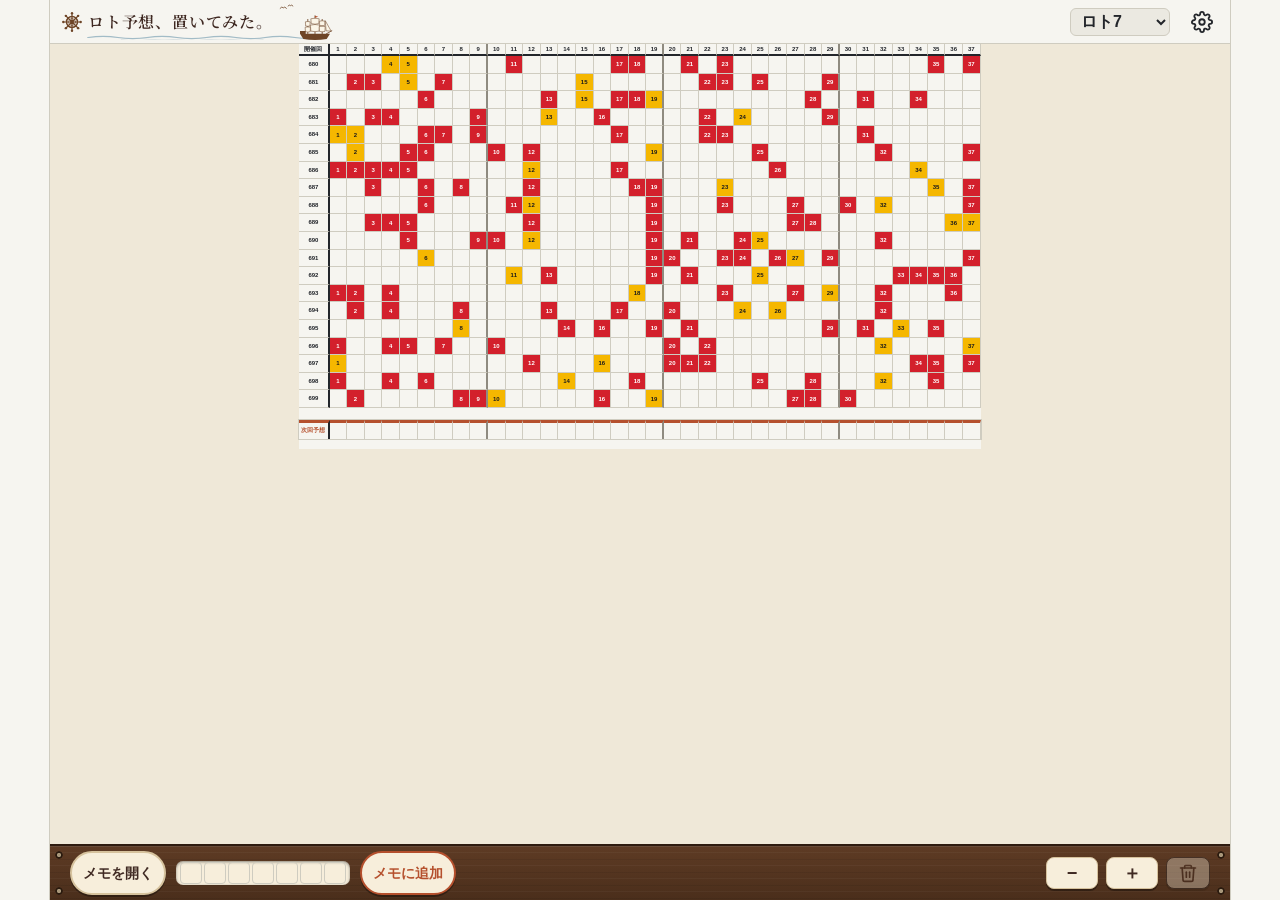
==== commit 76430965: "Add files via upload" ====
--- a/index.html
+++ b/index.html
@@ -15,10 +15,10 @@
 </head>
 <body>
 <div id="app">
-  <!-- ヘッダー:縦向き=1段目 ゲーム切替ボタン(左)・設定(右端) / 2段目 タイトル・ロゴ。横向き=タイトル・ロゴ → 切替ボタン → 設定 を1行 -->
+  <!-- ヘッダー:縦向き=1段目 タイトル・ロゴ(左)・設定(右) / 2段目 ゲーム選択(右寄せ)。横向き=タイトル・ロゴ → ゲーム選択 → 設定 を1行 -->
   <header id="app-header">
-    <!-- ゲーム切替ボタン(ロト7・ロト6・ミニロト。ボタンは app.js が設定から作る) -->
-    <nav id="game-tabs" role="tablist" aria-label="ゲームの切り替え"></nav>
+    <!-- ゲーム選択(標準のセレクトボックス。選択肢 ロト7・ロト6・ミニロト は app.js が設定から作る) -->
+    <select id="game-select" aria-label="ゲームの切り替え"></select>
     <!-- タイトル・ロゴ:舵輪・帆船・鳥・波はそれぞれ独立したSVG部品(大きさ・位置は style.css の --logo-* で個別に調整)。タイトルは文字のまま -->
     <div id="app-title">
       <svg id="logo-wheel" class="logo-part" viewBox="0 0 40 40" aria-hidden="true">
@@ -158,14 +158,12 @@
       <div id="pred-wrap"><div id="pred-row" class="row pred"></div></div>
     </div>
   </main>
-  <!-- 操作エリア(画面最下段に固定・縮尺の影響を受けない)。並び:縮尺 −・＋ → 選択数字 → メモを開く → メモに追加 → 削除
-       縦向き:1行目 −・＋/選択数字、2行目 メモを開く/メモに追加/削除。横向き・PC:1行 -->
+  <!-- 操作エリア(画面最下段に固定・縮尺の影響を受けない)
+       縦向き:上段(高さ52px) メモを開く / 選択数字 / メモに追加、下段(高さ32px) 縮尺 − / 縮尺 ＋ / 削除。横向き・PC:上段と下段を1行に並べる -->
   <footer id="dock">
-    <div id="dock-zoom">
-      <button id="zoom-out" class="icon-btn" type="button" aria-label="縮小">−</button>
-      <button id="zoom-in" class="icon-btn" type="button" aria-label="拡大">＋</button>
-    </div>
-    <div id="selection-bar">
+    <div id="dock-main">
+      <button id="memo-open" class="memo-btn" type="button" aria-expanded="false" aria-controls="memo-screen">メモを開く</button>
+      <div id="selection-bar">
       <div id="picked" aria-label="選択した数字">
         <span class="chip-slot" data-slot="0"></span>
         <span class="chip-slot" data-slot="1"></span>
@@ -177,9 +175,11 @@
       </div>
       <span id="selection-msg" role="status" aria-live="polite"></span>
     </div>
-    <div id="dock-memo">
-      <button id="memo-open" class="memo-btn" type="button" aria-expanded="false" aria-controls="memo-screen">メモを開く</button>
       <button id="memo-add" type="button" aria-label="選択中の7数字を予想メモに追加">メモに追加</button>
+    </div>
+    <div id="dock-sub">
+      <button id="zoom-out" class="icon-btn" type="button" aria-label="縮小">−</button>
+      <button id="zoom-in" class="icon-btn" type="button" aria-label="拡大">＋</button>
       <button id="clear-btn" type="button" aria-label="選択をすべて解除" disabled>
       <svg viewBox="0 0 24 24" width="20" height="20" fill="none" stroke="currentColor" stroke-width="2" stroke-linecap="round" stroke-linejoin="round" aria-hidden="true"><path d="M3 6h18"></path><path d="M8 6V4a1 1 0 0 1 1-1h6a1 1 0 0 1 1 1v2"></path><path d="M19 6l-1 14a2 2 0 0 1-2 2H8a2 2 0 0 1-2-2L5 6"></path><path d="M10 11v6"></path><path d="M14 11v6"></path></svg>
     </button>
--- a/style.css
+++ b/style.css
@@ -13,11 +13,9 @@
   /* 改善C: 数字マスの上下に広げるタップ領域(見た目は変えない)。縮尺が小さいほど効く(旧版比 40%で約1.5倍・50%で約1.4倍)。
      上は予想欄の上余白(7px)、下は予想欄の下余白に収める。上限6px。 */
   --tap-ext: min(calc(10px * var(--z)), 6px);
-  --stat-h: 84px;                     /* ヘッダーの高さ(縦向き:切替ボタン・設定 44px＋タイトル・ロゴ 40px)。パネル・トースト・予想メモの位置はこの変数から追従 */
-  --tab-w: 62px;                      /* ゲーム切替ボタン1個の幅(3個とも同じ) */
-  --tab-gap: 6px;                     /* ゲーム切替ボタンの間隔 */
+  --stat-h: 76px;                     /* ヘッダーの高さ(縦向き:タイトル・ロゴ・設定 44px＋ゲーム選択 32px)。パネル・トースト・予想メモの位置はこの変数から追従 */
   --pick-h: 0px;                      /* 上部の選択数字エリアは最下段の操作エリアへ移ったので0(位置計算の式で使うため変数は残す) */
-  --dock-h: calc(104px + env(safe-area-inset-bottom, 0px));   /* 最下段の操作エリアの高さ(縦向き:2行。ホームバーの余白を含む)。予想メモの下端もこの値 */
+  --dock-h: calc(108px + env(safe-area-inset-bottom, 0px));   /* 最下段の操作エリアの高さ(縦向き:上段52px＋下段32px＋余白。ホームバーの余白を含む)。予想メモの下端もこの値 */
   --ctl-h: 44px;                      /* 操作ボタンの高さ(−・＋・メモを開く・メモに追加で共通) */
   --chip: 22px;                       /* 選択数字の枠(固定7枠) */
 
@@ -53,11 +51,12 @@
   --logo-ink: #6e4527;  /* 舵輪・帆船・鳥の茶 */
   --sail: #fbf5e7;      /* 帆 */
   /* ロゴ部品の大きさ(個別に調整できる) */
-  --title-size: 16px;
-  --logo-wheel: 26px;
-  --logo-ship: 36px;
-  --logo-birds: 20px;
-  --logo-wave-h: 8px;
+  --title-size: 17px;   /* タイトルは少し存在感を上げる */
+  --logo-wheel: 22px;   /* 舵輪は控えめに */
+  --logo-ship: 38px;    /* 帆船は小さくしすぎない */
+  --logo-birds: 18px;
+  --logo-wave-h: 6px;   /* 波は控えめに */
+  --work-bg: #efe8d8;   /* 出目表の下の空白部分(淡いベージュ)。表の部分は従来の紙色のまま */
 }
 
 * { box-sizing: border-box; }
@@ -99,10 +98,10 @@
   overscroll-behavior: contain;
   -webkit-overflow-scrolling: touch;
   scrollbar-width: none;
-  background: var(--paper);
+  background: var(--work-bg);   /* 表の下に残る空白部分は淡いベージュ */
 }
 #work::-webkit-scrollbar { display: none; }
-#work-inner { width: max-content; min-width: 100%; }
+#work-inner { width: max-content; min-width: 100%; background: var(--paper); }   /* 出目表・次回予想欄の部分は従来の紙色 */
 /* 数字見出しは縦スクロール中も上端に固定する */
 #head-row { position: sticky; top: 0; z-index: 4; background: var(--paper); }
 
@@ -183,7 +182,7 @@
   box-shadow: inset 0 0 0 max(1px, calc(2px * var(--z))) var(--sel-ink);   /* 色だけに頼らず、枠でも区別 */
 }
 
-/* ---- ヘッダー:縦向き=1段目 切替ボタン(左)・設定(右端) / 2段目 タイトル・ロゴ。横向き=1行(下の横向き用の指定) ---- */
+/* ---- ヘッダー:縦向き=1段目 タイトル・ロゴ(左)・設定(右) / 2段目 ゲーム選択(右寄せ)。横向き=1行(下の横向き用の指定) ---- */
 #app-header {
   grid-row: 1;
   display: flex; flex-wrap: wrap; align-items: center; align-content: flex-start;
@@ -193,9 +192,10 @@
   border-bottom: 1px solid var(--line);
   overflow: hidden;
 }
-#game-tabs { order: 1; display: flex; gap: var(--tab-gap); min-width: 0; }
-#settings-btn { order: 2; margin-left: auto; }
-#app-title { order: 3; flex: 0 0 100%; height: calc(var(--stat-h) - 45px); justify-content: center; }
+#app-title { order: 1; flex: 1 1 0; height: 44px; justify-content: flex-start; }
+#settings-btn { order: 2; margin-left: 4px; }
+#game-select { order: 3; margin: 0 6px 0 auto; }   /* 2段目の右寄せ(設定ボタンの下) */
+#app-header::after { content: ''; order: 2; flex: 0 0 100%; height: 0; }   /* 設定ボタンの後ろで改行してゲーム選択を2段目へ */
 /* タイトル・ロゴ:舵輪 → タイトル(明朝) → 鳥 → 帆船。波はタイトルの下に控えめに重ねる */
 #app-title {
   position: relative;
@@ -223,19 +223,17 @@
 .logo-sail { fill: var(--sail); }
 .logo-flag { fill: var(--accent); }
 #logo-wave {
-  position: absolute; z-index: 0; bottom: 2px; height: var(--logo-wave-h);
+  position: absolute; z-index: 0; bottom: 3px; height: var(--logo-wave-h); opacity: .8;
   left: calc(var(--logo-wheel) + 4px); width: calc(100% - var(--logo-wheel) - 4px - var(--logo-ship) * .3);
   color: var(--wave);
 }
-/* ゲーム切替ボタン:3つとも同じ大きさ。選択中はオレンジ(--accent)、未選択は淡いベージュ */
-.game-tab {
-  flex: none; width: var(--tab-w); height: 32px; padding: 0 4px;
-  font: inherit; font-size: 13px; font-weight: 800; line-height: 1; white-space: nowrap;
-  color: var(--ink); background: var(--paper-alt); border: 1px solid var(--line); border-radius: 8px;
+/* ゲーム選択:標準のセレクトボックス。文字は16px(iPhone Safari で選んだときに画面が拡大されないよう16px以上) */
+#game-select {
+  flex: none; width: 100px; height: 28px; padding: 0 6px;
+  font: inherit; font-size: 16px; font-weight: 700; color: var(--ink);
+  background-color: var(--paper-alt); border: 1px solid var(--line); border-radius: 6px;
   touch-action: manipulation;
 }
-.game-tab[aria-selected="true"] { color: #fff; background: var(--accent); border-color: var(--accent); }
-.game-tab:active { filter: brightness(.9); }
 /* 切替中の「読み込み中…」。画面全体を覆って操作を止める */
 #game-loading {
   position: absolute; inset: 0; z-index: 200; display: flex; align-items: center; justify-content: center;
@@ -257,9 +255,9 @@
   color: var(--ink); background: var(--paper-alt); border: 1px solid var(--ink); border-radius: 8px;
   touch-action: manipulation;
 }
-/* 縮尺ボタン(−・＋):低めで少し横長。操作エリアではクリーム色のボタン面(歯車など他の .icon-btn は従来どおり) */
+/* 縮尺ボタン(−・＋):低めで横長。操作エリアではクリーム色のボタン面(歯車など他の .icon-btn は従来どおり) */
 #zoom-out, #zoom-in {
-  width: 52px; height: 34px; font-size: 18px;
+  width: 52px; height: 32px; font-size: 18px;
   color: var(--cream-ink); background: var(--cream); border-color: var(--cream-edge);
   box-shadow: 0 2px 0 rgba(0, 0, 0, .35);
 }
@@ -283,15 +281,13 @@
 #memo-open[aria-expanded="true"] { background: var(--cream-edge); border-color: var(--cream-ink); }   /* 予想メモを開いている間 */
 
 /* ---- 操作エリア(画面最下段に固定):濃い茶色の控えめな木目・埋め込み式の金具・クリーム色のボタン面 ----
-   縦向き:1行目 −・＋ / 選択数字、2行目 メモを開く / メモに追加 / 削除。横向き・PCは1行(下の横向き用の指定) */
+   縦向き:上段(52px) メモを開く : 選択数字 : メモに追加 ≒ 1 : 2 : 1(選択数字は枠の幅、残りを2つのメモボタンで等分)
+          下段(32px) 縮尺 − / 縮尺 ＋(広め) / 削除(小さめ)。横向き・PCは上段と下段を1行に並べる(下の横向き用の指定) */
 #dock {
   grid-row: 3;
-  display: grid;
-  grid-template-columns: auto minmax(0, 1fr);
-  grid-template-rows: 36px var(--ctl-h);
-  grid-template-areas: "zoom pick" "memo memo";
-  align-items: center;
-  gap: 8px 12px;
+  display: flex;
+  flex-direction: column;
+  gap: 8px;
   min-width: 0;
   padding: 8px calc(env(safe-area-inset-right, 0px) + 18px) calc(env(safe-area-inset-bottom, 0px) + 8px) calc(env(safe-area-inset-left, 0px) + 18px);
   border-top: 2px solid var(--wood-edge);
@@ -304,14 +300,16 @@
     repeating-linear-gradient(180deg, rgba(0, 0, 0, .07) 0 1px, transparent 1px 6px, rgba(255, 255, 255, .035) 6px 7px, transparent 7px 13px),
     linear-gradient(180deg, var(--wood-2), var(--wood-1));
 }
-#dock-zoom { grid-area: zoom; display: flex; gap: 8px; }
-#dock-memo { grid-area: memo; display: flex; align-items: center; gap: 8px; min-width: 0; }
+#dock-main { flex: none; display: grid; grid-template-columns: minmax(0, 1fr) auto minmax(0, 1fr); gap: 8px; height: 52px; min-width: 0; }
+#dock-sub { flex: none; display: grid; grid-template-columns: minmax(0, 1fr) minmax(0, 1fr) 56px; gap: 8px; height: 32px; min-width: 0; }
+#dock-main .memo-btn, #dock-main #memo-add { width: 100%; min-width: 0; height: 100%; padding: 0 4px; border-radius: 26px; }   /* 丸いボタンの形はそのまま(高さ52pxに合わせた角丸)。ラベルが1行に収まるよう内側の余白は小さめ */
+@media (orientation: portrait) and (max-width: 389px) { #dock-main .memo-btn, #dock-main #memo-add { font-size: 13px; } }
+#dock-sub #zoom-out, #dock-sub #zoom-in { width: 100%; height: 100%; }   /* 縮尺ボタンは横長(角の形は従来どおり) */
+#dock-sub #clear-btn { width: 100%; height: 100%; margin-left: 0; }       /* 削除は小さめ(枠線・角の形は従来どおり) */
 #selection-bar {
-  grid-area: pick;
   position: relative;
   display: flex;
-  align-items: flex-start;
-  align-self: stretch;
+  align-items: center;
   min-width: 0;
   white-space: nowrap;
 }
@@ -599,39 +597,40 @@
 
 /* ================= 画面の向き・PC 別のレイアウト ================= */
 
-/* ---- 縦向き:ごく狭い画面(320px幅)は操作エリアの余白と縮尺ボタンを詰める ---- */
-@media (orientation: portrait) and (max-width: 359px) {
-  #dock { column-gap: 10px; padding-left: calc(env(safe-area-inset-left, 0px) + 12px); padding-right: calc(env(safe-area-inset-right, 0px) + 12px); }
-  #zoom-out, #zoom-in { width: 46px; }
-  :root { --title-size: 14px; --logo-wheel: 24px; --logo-ship: 32px; --logo-birds: 18px; }
-}
-
-/* ---- 横向き:ヘッダーを1行(タイトル・ロゴ → 切替ボタン → 設定)、操作エリアを1行の薄い形に ---- */
+/* ---- 縦向き:ごく狭い画面(320px幅)は、メモボタンのラベルを2行にする(数字枠の大きさは変えない) ---- */
+@media (orientation: portrait) and (max-width: 371px) {
+  #dock { padding-left: calc(env(safe-area-inset-left, 0px) + 12px); padding-right: calc(env(safe-area-inset-right, 0px) + 12px); }
+  #dock-main .memo-btn, #dock-main #memo-add { padding: 0 3px; font-size: 13px; line-height: 1.2; white-space: normal; }   /* 「メモを / 開く」「メモに / 追加」の2行 */
+  :root { --title-size: 15px; --logo-wheel: 20px; --logo-ship: 34px; --logo-birds: 16px; }
+}
+
+/* ---- 横向き:ヘッダーを1行(タイトル・ロゴ → ゲーム選択 → 設定)、操作エリアを1行の薄い形に ---- */
 @media (orientation: landscape) {
   :root {
     --stat-h: 44px;
     --dock-h: calc(56px + env(safe-area-inset-bottom, 0px));
-    --title-size: 15px; --logo-wheel: 24px; --logo-ship: 32px; --logo-birds: 18px; --logo-wave-h: 7px;
+    --title-size: 16px; --logo-wheel: 20px; --logo-ship: 36px; --logo-birds: 16px; --logo-wave-h: 6px;
   }
   #app-header { flex-wrap: nowrap; align-content: center; padding-left: calc(env(safe-area-inset-left, 0px) + 12px); padding-right: calc(env(safe-area-inset-right, 0px) + 6px); }
-  #app-title { order: 1; flex: 0 1 auto; height: 100%; justify-content: flex-start; }
-  #game-tabs { order: 2; margin-left: auto; padding-left: 12px; }
+  #app-header::after { display: none; }
+  #app-title { order: 1; flex: 0 1 auto; height: 100%; }
+  #game-select { order: 2; margin: 0 0 0 auto; }
   #settings-btn { order: 3; margin-left: 10px; }
-  /* 操作エリア:−・＋ | 選択数字(中央) | メモを開く・メモに追加・削除 */
+  /* 操作エリア:メモを開く・選択数字・メモに追加 | 縮尺 −・＋・削除(低め) を1行に */
   #dock {
-    grid-template-columns: auto minmax(0, 1fr) auto minmax(0, 1fr) auto;
-    grid-template-rows: var(--ctl-h);
-    grid-template-areas: "zoom . pick . memo";
-    column-gap: 10px;
+    flex-direction: row; align-items: center; justify-content: space-between; gap: 16px;
     padding: 6px calc(env(safe-area-inset-right, 0px) + 20px) calc(env(safe-area-inset-bottom, 0px) + 6px) calc(env(safe-area-inset-left, 0px) + 20px);
   }
-  #selection-bar { align-items: center; }
-  #clear-btn { margin-left: 0; }
+  #dock-main { grid-template-columns: auto auto auto; gap: 10px; height: var(--ctl-h); }
+  #dock-main .memo-btn, #dock-main #memo-add { width: auto; min-width: 96px; border-radius: calc(var(--ctl-h) / 2); }
+  #dock-sub { grid-template-columns: 52px 52px 44px; height: 32px; }
 }
 /* 横向きで横幅が狭い画面(iPhone SE など):操作エリアの余白とメモ系ボタンの幅を詰める */
 @media (orientation: landscape) and (max-width: 699px) {
-  #dock { column-gap: 6px; padding-left: calc(env(safe-area-inset-left, 0px) + 14px); padding-right: calc(env(safe-area-inset-right, 0px) + 14px); }
-  .memo-btn, #memo-add { min-width: 84px; padding: 0 10px; }
+  #dock { gap: 8px; padding-left: calc(env(safe-area-inset-left, 0px) + 14px); padding-right: calc(env(safe-area-inset-right, 0px) + 14px); }
+  #dock-main { gap: 6px; }
+  #dock-main .memo-btn, #dock-main #memo-add { min-width: 84px; padding: 0 10px; }
+  #dock-sub { grid-template-columns: 46px 46px 40px; gap: 6px; }
 }
 
 /* ---- PC:画面いっぱいに広げず中央に配置し、左右に余白(背景色)を残す ---- */
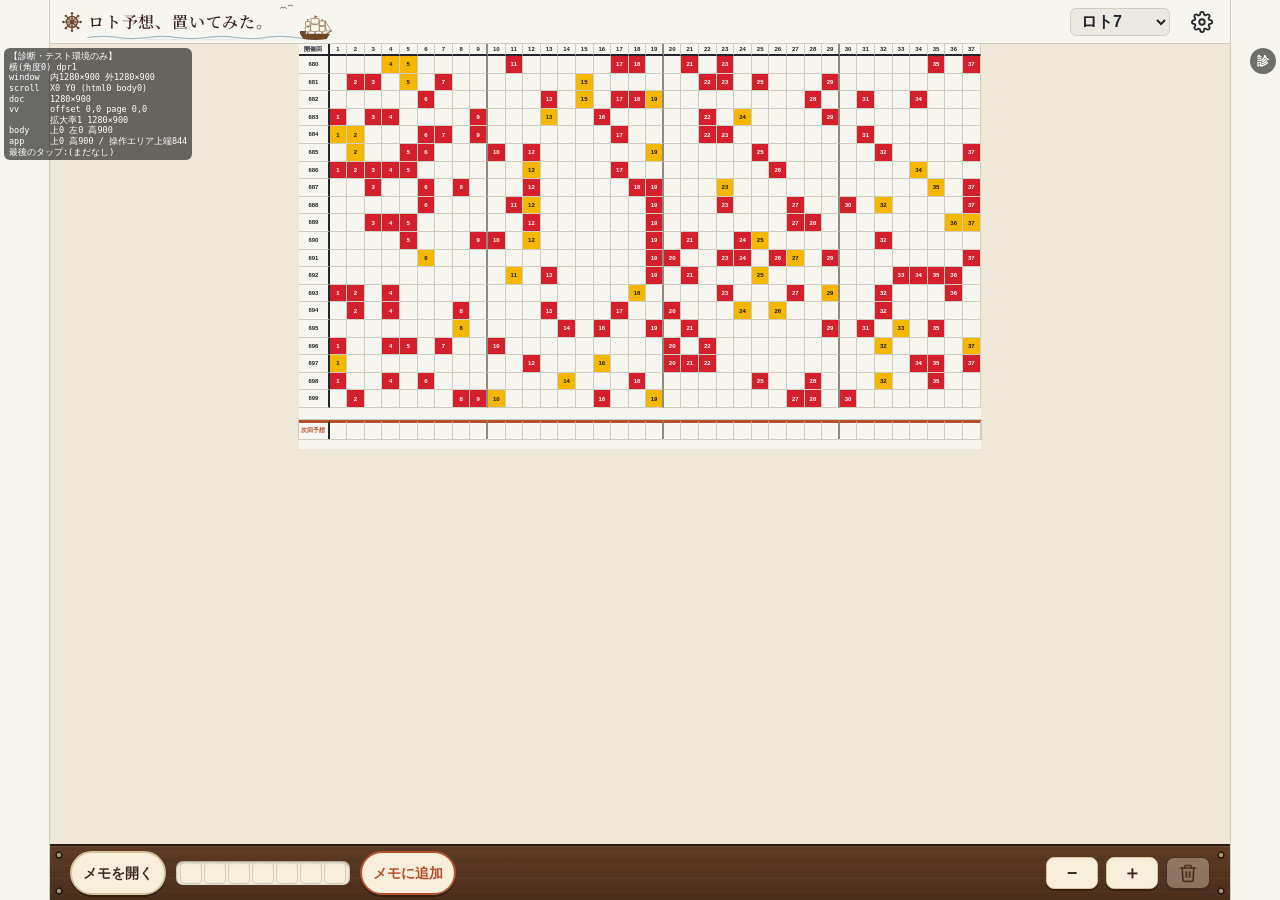
==== commit 3fdd4c6e: "Add files via upload" ====
--- a/index.html
+++ b/index.html
@@ -281,6 +281,12 @@
     s.src = 'app.js';
     s.onerror = function () { showError('アプリ本体(app.js)を読み込めませんでした。'); };
     document.body.appendChild(s);
+    // 調査用:画面回転後のタッチ位置ずれの診断表示(テスト環境だけ。読み込めなくてもアプリの動作には影響しない)
+    if (env === 'test') {
+      var d = document.createElement('script');
+      d.src = 'diag.js';
+      document.body.appendChild(d);
+    }
   }).catch(function (e) {
     clearTimeout(timer);
     showError(e instanceof Fail ? e.message : '環境設定ファイル(environment.json)を読み込めませんでした。');
